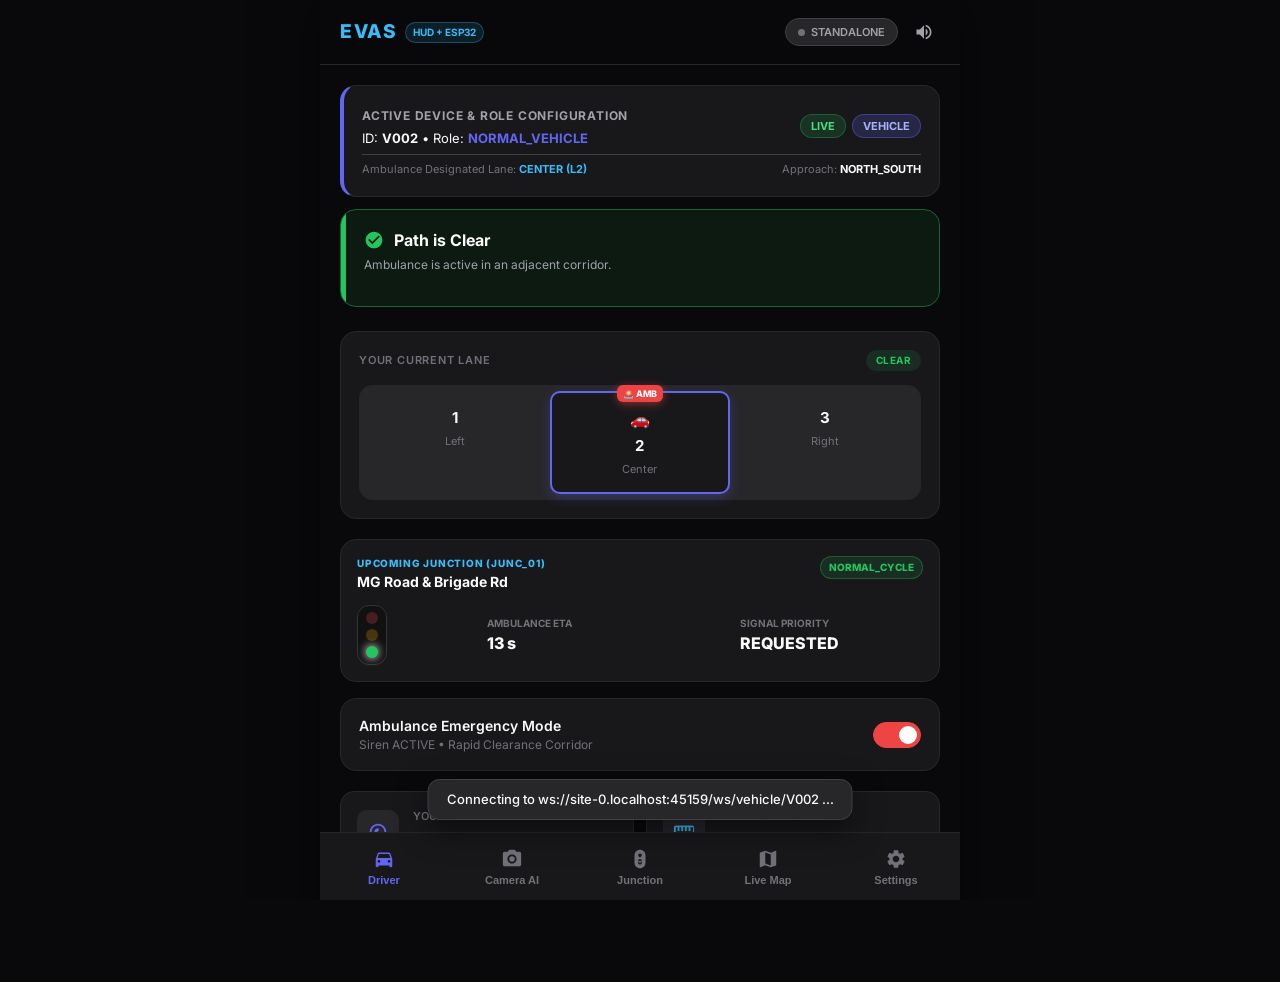
==== frontend/index.html @ 417a6bd5 "Complete Lane-Aware EVAS implementation: Photo-only camera AI, device roles, lane-aware matching, ET" ====
<!DOCTYPE html>
<html lang="en">
<head>
  <meta charset="UTF-8">
  <meta name="viewport" content="width=device-width, initial-scale=1.0, maximum-scale=1.0, user-scalable=no">
  <meta name="theme-color" content="#09090B">
  <meta name="description" content="Lane-Aware Intelligent Emergency Vehicle Alert & Adaptive Traffic Signal Clearance System">
  <title>Lane-Aware EVAS — Intelligent Emergency Vehicle Alert System</title>

  <!-- Google Fonts: Inter -->
  <link rel="preconnect" href="https://fonts.googleapis.com">
  <link rel="preconnect" href="https://fonts.gstatic.com" crossorigin>
  <link href="https://fonts.googleapis.com/css2?family=Inter:wght@400;500;600;700;800&display=swap" rel="stylesheet">

  <!-- Leaflet CSS for Dark Map -->
  <link rel="stylesheet" href="https://unpkg.com/leaflet@1.9.4/dist/leaflet.css" integrity="sha256-p4NxAoJBhIIN+hmNHrzRCf9tD/miZyoHS5obTRR9BMY=" crossorigin="">

  <!-- App Stylesheet -->
  <link rel="stylesheet" href="app.css">
</head>
<body>
  <div class="app-container">
    <!-- Top Header -->
    <header class="app-header">
      <div class="brand">
        <span class="brand-title">EVAS</span>
        <span class="brand-badge">HUD + ESP32</span>
      </div>

      <div class="header-actions">
        <div class="pill-v2v" id="v2vPill" title="V2V Telemetry Status">
          <div class="status-dot pulsing" id="statusDot"></div>
          <span id="v2vStatusText">V2V</span>
        </div>

        <button class="icon-btn" id="soundToggleBtn" title="Toggle Siren Audio" aria-label="Toggle Siren Audio">
          <svg id="soundIcon" width="20" height="20" viewBox="0 0 24 24" fill="currentColor">
            <path d="M3 9v6h4l5 5V4L7 9H3zm13.5 3c0-1.77-1.02-3.29-2.5-4.03v8.05c1.48-.73 2.5-2.25 2.5-4.02zM14 3.23v2.06c2.89.86 5 3.54 5 6.71s-2.11 5.85-5 6.71v2.06c4.01-.91 7-4.49 7-8.77s-2.99-7.86-7-8.77z"/>
          </svg>
        </button>
      </div>
    </header>

    <!-- Main Screens Container -->
    <main class="main-content">
      <!-- 1. DRIVER HUD SCREEN -->
      <section id="screenDriver" class="screen-view active">
        <!-- Device Registration & Role Status Card -->
        <div class="card device-role-card" style="margin-bottom: 12px; border-left: 4px solid var(--accent);">
          <div class="card-header-row" style="margin-bottom: 6px;">
            <div>
              <span class="card-section-title">ACTIVE DEVICE & ROLE CONFIGURATION</span>
              <div style="font-size: 13px; margin-top: 2px;">
                ID: <strong id="hudDeviceId" style="color: var(--text-primary);">V001</strong> • Role: <strong id="hudDeviceRole" style="color: var(--accent);">NORMAL_VEHICLE</strong>
              </div>
            </div>
            <div style="display: flex; gap: 6px; align-items: center;">
              <span class="badge-pill" id="hudModeBadge" style="background: rgba(34, 197, 94, 0.15); color: #4ade80; border: 1px solid rgba(34, 197, 94, 0.3);">LIVE</span>
              <span class="badge-pill" id="hudRoleBadge">VEHICLE</span>
            </div>
          </div>
          <div class="device-role-details" style="display: flex; justify-content: space-between; font-size: 11px; color: var(--text-muted); border-top: 1px solid var(--border-subtle); padding-top: 6px;">
            <div>Ambulance Designated Lane: <strong id="hudAmbConfigLane" style="color: #38bdf8;">CENTER (L2)</strong></div>
            <div>Approach: <strong id="hudAmbConfigApproach" style="color: var(--text-primary);">NORTH_SOUTH</strong></div>
          </div>
        </div>

        <!-- Status Area (Safe / Emergency) -->
        <div id="alertBanner" class="alert-banner safe">
          <div class="alert-accent-bar"></div>
          <div class="alert-body">
            <div class="alert-header">
              <svg id="alertIcon" width="20" height="20" viewBox="0 0 24 24" fill="#22C55E">
                <path d="M12 2C6.48 2 2 6.48 2 12s4.48 10 10 10 10-4.48 10-10S17.52 2 12 2zm-2 15l-5-5 1.41-1.41L10 14.17l7.59-7.59L19 8l-9 9z"/>
              </svg>
              <span id="alertTitle" class="alert-title">Path is Clear</span>
            </div>
            <div id="alertSubtitle" class="alert-subtitle">No active emergency vehicles detected in your path.</div>

            <!-- Emergency Metrics (Visible when alerted) -->
            <div id="emergencyMetrics" class="emergency-metrics" style="display: none;">
              <div class="metric-col">
                <div class="metric-label">DISTANCE</div>
                <div class="metric-value" id="alertDistanceVal">—</div>
              </div>
              <div class="metric-col">
                <div class="metric-label">ETA</div>
                <div class="metric-value" id="alertEtaVal">—</div>
              </div>
              <div class="metric-col">
                <div class="metric-label">AMB. LANE</div>
                <div class="metric-value" id="alertAmbLaneVal">2</div>
              </div>
            </div>

            <!-- Clearance Actions -->
            <div id="clearActions" class="action-buttons" style="display: none;">
              <button id="btnShiftLeft" class="btn-clear-lane">
                <span>◀</span> CLEAR LEFT (L1)
              </button>
              <button id="btnShiftRight" class="btn-clear-lane">
                CLEAR RIGHT (L3) <span>▶</span>
              </button>
            </div>
          </div>
        </div>

        <!-- Lane Indicator Widget -->
        <div class="lane-widget-card">
          <div class="widget-header">
            <span class="widget-title">YOUR CURRENT LANE</span>
            <span id="laneStatusBadge" class="lane-status-badge safe">CLEAR</span>
          </div>

          <div class="road-lanes">
            <!-- Lane 1 (Left) -->
            <div class="lane-segment" id="lane1Btn" data-lane="1">
              <div id="beaconLane1" class="ambulance-lane-beacon" style="display: none;">🚨 AMB</div>
              <span class="lane-car-icon" id="carIconL1" style="display: none;">🚗</span>
              <span class="lane-num">1</span>
              <span class="lane-name">Left</span>
            </div>

            <!-- Lane 2 (Center) -->
            <div class="lane-segment active-vehicle" id="lane2Btn" data-lane="2">
              <div id="beaconLane2" class="ambulance-lane-beacon" style="display: none;">🚨 AMB</div>
              <span class="lane-car-icon" id="carIconL2">🚗</span>
              <span class="lane-num">2</span>
              <span class="lane-name">Center</span>
            </div>

            <!-- Lane 3 (Right) -->
            <div class="lane-segment" id="lane3Btn" data-lane="3">
              <div id="beaconLane3" class="ambulance-lane-beacon" style="display: none;">🚨 AMB</div>
              <span class="lane-car-icon" id="carIconL3" style="display: none;">🚗</span>
              <span class="lane-num">3</span>
              <span class="lane-name">Right</span>
            </div>
          </div>
        </div>

        <!-- Upcoming Junction Card on HUD -->
        <div class="junction-hud-card" id="hudJunctionCard">
          <div class="junction-hud-header">
            <div class="junc-title-box">
              <span class="junc-hud-tag">UPCOMING JUNCTION (JUNC_01)</span>
              <span class="junc-hud-name">MG Road & Brigade Rd</span>
            </div>
            <span id="hudJuncStatusBadge" class="junc-hud-badge">NORMAL CYCLE</span>
          </div>

          <div class="junc-hud-body">
            <div class="junc-mini-signal">
              <div class="mini-lamp red" id="hudLampRed"></div>
              <div class="mini-lamp yellow" id="hudLampYellow"></div>
              <div class="mini-lamp green on" id="hudLampGreen"></div>
            </div>
            <div class="junc-hud-details">
              <div class="junc-metric">
                <span class="lbl">AMBULANCE ETA</span>
                <span class="val" id="hudJuncEta">—</span>
              </div>
              <div class="junc-metric">
                <span class="lbl">SIGNAL PRIORITY</span>
                <span class="val" id="hudJuncPriority">IDLE</span>
              </div>
            </div>
          </div>
        </div>

        <!-- Ambulance Approach & Siren Control -->
        <div class="approach-card">
          <div class="approach-row">
            <div class="switch-label">
              <span class="title">Ambulance Emergency Mode</span>
              <span class="desc" id="ambStatusDesc">Siren ACTIVE • Rapid Clearance Corridor</span>
            </div>
            <label class="toggle-switch">
              <input type="checkbox" id="emergencyToggle" checked>
              <span class="slider-switch"></span>
            </label>
          </div>
        </div>

        <!-- Telemetry Cards -->
        <div class="telemetry-grid">
          <div class="telemetry-card">
            <div class="telemetry-icon-box">
              <svg width="22" height="22" viewBox="0 0 24 24" fill="currentColor">
                <path d="M12 4C7.03 4 3 8.03 3 13c0 2.22.81 4.25 2.16 5.82l1.42-1.42C5.54 16.14 5 14.64 5 13c0-3.87 3.13-7 7-7s7 3.13 7 7c0 1.64-.54 3.14-1.58 4.4l1.42 1.42C20.19 17.25 21 15.22 21 13c0-4.97-4.03-9-9-9zm0 5c-2.21 0-4 1.79-4 4 0 .89.29 1.71.78 2.38l4.44-4.44C12.87 9.38 12.45 9 12 9z"/>
              </svg>
            </div>
            <div class="telemetry-data">
              <div class="tel-label">YOUR SPEED</div>
              <div class="tel-val"><span id="speedVal">40</span> <span class="tel-unit">km/h</span></div>
            </div>
          </div>

          <div class="telemetry-card">
            <div class="telemetry-icon-box" id="distIconBox">
              <svg width="22" height="22" viewBox="0 0 24 24" fill="currentColor">
                <path d="M21 6H3c-1.1 0-2 .9-2 2v8c0 1.1.9 2 2 2h18c1.1 0 2-.9 2-2V8c0-1.1-.9-2-2-2zm0 10H3V8h2v4h2V8h2v4h2V8h2v4h2V8h2v4h2V8h3v8z"/>
              </svg>
            </div>
            <div class="telemetry-data">
              <div class="tel-label">AMB. DISTANCE</div>
              <div class="tel-val"><span id="ambDistVal">—</span> <span class="tel-unit" id="ambDistUnit"></span></div>
            </div>
          </div>
        </div>
      </section>

      <!-- 2. CAMERA & ML LANE ESTIMATION SCREEN -->
      <section id="screenCamera" class="screen-view">
        <div class="camera-panel-wrapper">
          <!-- Video / Live Snapshot Box -->
          <div class="camera-preview-container">
            <img id="cameraLiveFeed" class="camera-feed-img" src="/api/camera/preview" alt="Vehicle Camera Feed" />
            <div class="camera-overlay-badge" id="cameraSourceBadge">PHYSICAL USB (0)</div>
            <div class="camera-fps-pill" id="cameraFpsPill">STILL PHOTO (5s)</div>
          </div>

          <!-- Camera Access Power Control Bar -->
          <div class="card camera-access-control-card">
            <div class="card-header-row">
              <div>
                <span class="card-section-title">CAMERA ACCESS & HARDWARE POWER</span>
                <div style="font-size: 12px; color: var(--text-muted);">Strict still-image capture every 5s • No continuous video recording</div>
              </div>
              <span class="badge-pill" id="cameraAccessPill" style="background: rgba(239, 68, 68, 0.2); color: #f87171; border: 1px solid rgba(239, 68, 68, 0.4);">ACCESS: OFF</span>
            </div>

            <div class="camera-access-button-group" style="display: flex; gap: 10px; margin-top: 10px;">
              <button class="btn-power-on" id="btnCameraTurnOn">
                <span>▶</span> TURN ON CAMERA
              </button>
              <button class="btn-power-off active" id="btnCameraTurnOff">
                <span>⏹</span> TURN OFF CAMERA
              </button>
            </div>
            
            <button class="btn-primary" id="btnManualCapture" style="margin-top: 10px; width: 100%; display: flex; align-items: center; justify-content: center; gap: 8px;">
              <span>📸</span> CAPTURE PHOTO NOW (POST /api/camera/capture)
            </button>

            <div class="approach-row" style="margin-top: 10px; padding-top: 8px; border-top: 1px solid var(--border-subtle);">
              <div class="switch-label">
                <span class="title">Diagnostic Image Retention</span>
                <span class="desc">Save photos to disk for debug (Default: OFF / Discarded immediately)</span>
              </div>
              <label class="toggle-switch">
                <input type="checkbox" id="retentionToggle">
                <span class="slider-switch"></span>
              </label>
            </div>

            <div id="cameraAccessStatusText" style="margin-top: 9px; font-size: 12px; color: var(--text-muted); text-align: center;">
              Camera access is currently <strong>DISABLED</strong>. Camera hardware is completely stopped.
            </div>
          </div>

          <!-- Camera Source Control Bar -->
          <div class="camera-source-toolbar card">
            <div class="source-toggle-group">
              <button class="btn-source active" id="btnSourceUsb">Physical USB Camera (0)</button>
              <button class="btn-source" id="btnSourceSim">Prerecorded Test Photo Mode</button>
            </div>
          </div>

          <!-- Neural Model Telemetry Card -->
          <div class="card">
            <div class="card-header-row">
              <span class="card-section-title">NEURAL ML INFERENCE TELEMETRY</span>
              <span class="badge-pill active" id="camModelBadge">PyTorch CNN</span>
            </div>

            <div class="cam-metrics-grid">
              <div class="metric-tile">
                <div class="metric-caption">ESTIMATED LANE</div>
                <div class="metric-strong" id="camLaneVal">CENTER</div>
              </div>
              <div class="metric-tile">
                <div class="metric-caption">CONFIDENCE</div>
                <div class="metric-strong" id="camConfVal">92%</div>
              </div>
              <div class="metric-tile">
                <div class="metric-caption">LATERAL OFFSET</div>
                <div class="metric-strong" id="camOffsetVal">+0.08 m</div>
              </div>
              <div class="metric-tile">
                <div class="metric-caption">INFERENCE LATENCY</div>
                <div class="metric-strong" id="camLatencyVal">11.4 ms</div>
              </div>
            </div>

            <div class="camera-info-footer">
              <div class="info-row">
                <span>Capture Status:</span>
                <strong id="camCaptureStatus">IDLE</strong>
              </div>
              <div class="info-row">
                <span>Last Capture Timestamp:</span>
                <strong id="camLastCaptureTime">—</strong>
              </div>
              <div class="info-row">
                <span>Illumination Condition:</span>
                <strong id="camLightVal">NORMAL DAYLIGHT</strong>
              </div>
              <div class="info-row">
                <span>Evaluation Mode:</span>
                <strong id="camTrackingVal">STILL PHOTO (5s Window)</strong>
              </div>
            </div>
          </div>
        </div>
      </section>

      <!-- 3. JUNCTION & ESP32 TRAFFIC SIGNAL SCREEN -->
      <section id="screenJunction" class="screen-view">
        <div class="junction-panel-wrapper">
          <!-- Hardware Connection Status Card -->
          <div class="card">
            <div class="card-header-row">
              <div>
                <span class="card-section-title">JUNCTION CONTROLLER HARDWARE</span>
                <div style="font-size: 12px; color: var(--text-muted);">MG Road & Brigade Rd (JUNC_01)</div>
              </div>
              <span class="badge-pill active" id="esp32HwBadge">ESP32: CONNECTED (COM5)</span>
            </div>

            <div class="approach-row" style="margin-top: 10px;">
              <div class="switch-label">
                <span class="title">Active Sequence State</span>
                <span class="desc" id="juncStateDesc">Approach A Green • Approach B Red</span>
              </div>
              <span class="badge-state-pill" id="juncStatePill">NORMAL_CYCLE</span>
            </div>
          </div>

          <!-- Dual-Aspect Traffic Signal Head Visualizer -->
          <div class="traffic-signals-container">
            <!-- Approach A: Emergency Approach (North-South) -->
            <div class="signal-head-box">
              <div class="signal-approach-label">APPROACH A (EMERGENCY)</div>
              <div class="signal-housing">
                <div class="signal-lamp red" id="sigARed"></div>
                <div class="signal-lamp yellow" id="sigAYellow"></div>
                <div class="signal-lamp green on" id="sigAGreen"></div>
              </div>
              <div class="signal-status-label" id="labelAppA">GREEN ACTIVE</div>
            </div>

            <!-- Approach B: Cross Street (East-West) -->
            <div class="signal-head-box">
              <div class="signal-approach-label">APPROACH B (CROSS-STREET)</div>
              <div class="signal-housing">
                <div class="signal-lamp red on" id="sigBRed"></div>
                <div class="signal-lamp yellow" id="sigBYellow"></div>
                <div class="signal-lamp green" id="sigBGreen"></div>
              </div>
              <div class="signal-status-label" id="labelAppB">STOP / RED</div>
            </div>
          </div>

          <!-- Priority Request Status Card -->
          <div class="card">
            <div class="card-header-row">
              <span class="card-section-title">ETA-TRIGGERED SIGNAL PRIORITY</span>
              <span class="badge-pill" id="priorityStatusBadge">IDLE</span>
            </div>

            <div class="cam-metrics-grid" style="margin-top: 10px;">
              <div class="metric-tile">
                <div class="metric-caption">AMBULANCE DISTANCE</div>
                <div class="metric-strong" id="juncDistVal">— m</div>
              </div>
              <div class="metric-tile">
                <div class="metric-caption">AMBULANCE ETA</div>
                <div class="metric-strong" id="juncEtaVal">— s</div>
              </div>
            </div>

            <div style="margin-top: 14px; display: flex; gap: 10px;">
              <button class="btn-primary" id="btnTestPriorityTrigger" style="flex: 1;">Trigger Test Priority</button>
              <button class="btn-secondary" id="btnTestPriorityClear" style="flex: 1;">Clear Priority</button>
            </div>
          </div>

          <!-- State Transition Log -->
          <div class="card">
            <span class="card-section-title">SIGNAL STATE TRANSITION HISTORY</span>
            <div class="transition-log-list" id="transitionLogList">
              <div class="log-entry">Normal cycling active (Approach A Green 10s, Yellow 3s, All-Red 1.5s).</div>
            </div>
          </div>
        </div>
      </section>

      <!-- 4. LIVE MAP SCREEN -->
      <section id="screenMap" class="screen-view">
        <div class="map-screen-wrapper">
          <div id="map"></div>

          <div class="map-floating-controls">
            <button class="map-control-btn" id="btnCenterAmbulance" title="Recenter on Ambulance">
              <svg width="16" height="16" viewBox="0 0 24 24" fill="currentColor"><path d="M12 8c-2.21 0-4 1.79-4 4s1.79 4 4 4 4-1.79 4-4-1.79-4-4-4zm8.94 3A8.994 8.994 0 0 0 13 3.06V1h-2v2.06A8.994 8.994 0 0 0 3.06 11H1v2h2.06A8.994 8.994 0 0 0 11 20.94V23h2v-2.06A8.994 8.994 0 0 0 20.94 13H23v-2h-2.06zM12 19c-3.87 0-7-3.13-7-7s3.13-7 7-7 7 3.13 7 7-3.13 7-7 7z"/></svg>
              Center
            </button>
            <button class="map-control-btn" id="btnToggleSimPlay">
              <span id="playIcon">▶</span> <span id="playText">Play</span>
            </button>
            <button class="map-control-btn" id="btnResetScenario" title="Reset Demonstration Scenario">
              ↺ Reset
            </button>
          </div>

          <div class="map-legend">
            <div class="legend-item"><span class="legend-dot" style="background:#EF4444;"></span> Ambulance</div>
            <div class="legend-item"><span class="legend-dot" style="background:#6366F1;"></span> Vehicles</div>
            <div class="legend-item"><span class="legend-dot" style="background:#38BDF8;"></span> Route Corridor</div>
            <div class="legend-item"><span class="legend-dot" style="background:#22C55E;"></span> Junction (JUNC_01)</div>
          </div>
        </div>
      </section>

      <!-- 5. SETTINGS & INTEGRATION SCREEN -->
      <section id="screenSettings" class="screen-view">
        <div class="settings-section-title">BACKEND & WEBSOCKET CONNECTION</div>
        <div class="card">
          <div class="approach-row" style="margin-bottom: 16px;">
            <div class="switch-label">
              <span class="title">FastAPI Backend Mode</span>
              <span class="desc" id="backendModeDesc">Receiving real-time telemetry</span>
            </div>
            <label class="toggle-switch">
              <input type="checkbox" id="backendToggle">
              <span class="slider-switch"></span>
            </label>
          </div>

          <div class="form-group">
            <label class="form-label" for="wsUrlInput">WebSocket Host / Base URL</label>
            <input type="text" id="wsUrlInput" class="form-input" placeholder="ws://localhost:8000">
          </div>

          <div style="display: flex; gap: 10px; align-items: center;">
            <button id="btnConnectWs" class="btn-primary" style="flex: 1;">Connect</button>
            <button id="btnDisconnectWs" class="btn-secondary" style="flex: 1;" disabled>Disconnect</button>
          </div>

          <div style="margin-top: 14px; font-size: 12px; color: var(--text-muted); display: flex; justify-content: space-between;">
            <span>Status: <strong id="wsStatusBadge" style="color: var(--text-muted);">STANDALONE</strong></span>
            <span>Messages: <strong id="wsMsgCount">0</strong></span>
          </div>
        </div>

        <div class="settings-section-title">ACTIVE VEHICLE IDENTIFIER</div>
        <div class="card">
          <div class="form-group">
            <label class="form-label" for="vehicleSelect">Select Vehicle Profile</label>
            <select id="vehicleSelect" class="form-select">
              <option value="V002" selected>V002 — SUV (Center Lane 2, Targeted)</option>
              <option value="V001">V001 — Sedan (Left Lane 1)</option>
              <option value="V003">V003 — Hatchback (Right Lane 3)</option>
            </select>
          </div>
        <div class="settings-section-title">HONEST DEMONSTRATION MODE (DETERMINISTIC TEST FIXTURES)</div>
        <div class="card">
          <div style="font-size: 12px; color: var(--text-muted); margin-bottom: 12px;">
            Deterministic scenario runner for classroom evaluation without physical hardware or GPS. All data is explicitly tagged <strong>[TEST DATA / SIMULATED]</strong>.
          </div>
          <div class="form-group">
            <label class="form-label" for="demoScenarioSelect">Select Test Scenario</label>
            <select id="demoScenarioSelect" class="form-select">
              <option value="DIRECT_BLOCKING">Scenario 1: Direct Lane Blocking (Ambulance & V002 in Center Lane 2)</option>
              <option value="ADJACENT_CLEAR">Scenario 2: Adjacent Clear Lane (Ambulance Center L2, V001 Left L1)</option>
              <option value="UNKNOWN_LANE">Scenario 3: Unknown Lane / Low Confidence (Conf < 0.45)</option>
              <option value="ETA_SIGNAL_PREEMPTION">Scenario 4: ETA Signal Preemption (ETA < 15s triggers JUNC_01 clearance)</option>
              <option value="STALE_TELEMETRY">Scenario 5: Stale Telemetry Protection (GPS age > 20s blocks priority)</option>
            </select>
          </div>
          <div style="display: flex; gap: 10px;">
            <button id="btnRunScenario" class="btn-primary" style="flex: 1;">▶ Run Test Scenario</button>
            <button id="btnResetScenarioLive" class="btn-secondary" style="flex: 1;">↺ Reset to Live Mode</button>
          </div>
          <div id="demoScenarioDetails" style="margin-top: 12px; font-size: 11px; background: rgba(0,0,0,0.3); padding: 8px; border-radius: 6px; display: none;"></div>
        </div>

        <div class="settings-section-title">DEVICE REGISTRATION & ROLE AUTHORIZATION</div>
        <div class="card">
          <div class="form-group">
            <label class="form-label" for="regDeviceId">Device ID</label>
            <input type="text" id="regDeviceId" class="form-input" value="V002">
          </div>
          <div class="form-group">
            <label class="form-label" for="regDeviceRole">Device Role</label>
            <select id="regDeviceRole" class="form-select">
              <option value="NORMAL_VEHICLE">NORMAL_VEHICLE</option>
              <option value="AMBULANCE">AMBULANCE (Requires Admin PIN)</option>
            </select>
          </div>
          <div class="form-group" id="adminPinGroup" style="display: none;">
            <label class="form-label" for="regAdminPin">Admin PIN (Required for AMBULANCE role)</label>
            <input type="password" id="regAdminPin" class="form-input" placeholder="Enter PIN (e.g. 9911)">
          </div>
          <button id="btnRegisterDevice" class="btn-primary" style="width: 100%;">Register Device</button>
        </div>

        <div class="settings-section-title">AMBULANCE FIXED LANE & APPROACH CONFIGURATION</div>
        <div class="card">
          <div class="form-group">
            <label class="form-label" for="ambConfigLane">Designated Clearance Lane</label>
            <select id="ambConfigLane" class="form-select">
              <option value="LEFT">LEFT (Lane 1)</option>
              <option value="CENTER" selected>CENTER (Lane 2)</option>
              <option value="RIGHT">RIGHT (Lane 3)</option>
            </select>
          </div>
          <div class="form-group">
            <label class="form-label" for="ambConfigApproach">Designated Junction Approach</label>
            <select id="ambConfigApproach" class="form-select">
              <option value="NORTH_SOUTH" selected>NORTH_SOUTH (Approach A)</option>
              <option value="EAST_WEST">EAST_WEST (Approach B)</option>
            </select>
          </div>
          <button id="btnSaveAmbConfig" class="btn-secondary" style="width: 100%;">Save Ambulance Configuration</button>
        </div>

        <div class="settings-section-title">AUDIO & VIBRATION FEEDBACK</div>
        <div class="card">
          <div class="approach-row" style="margin-bottom: 12px;">
            <div class="switch-label">
              <span class="title">Synthesized Siren Audio</span>
              <span class="desc">Audible emergency vehicle warning</span>
            </div>
            <label class="toggle-switch">
              <input type="checkbox" id="soundToggle" checked>
              <span class="slider-switch"></span>
            </label>
          </div>

          <div class="approach-row">
            <div class="switch-label">
              <span class="title">Haptic Vibration</span>
              <span class="desc">Mobile tactile alerts</span>
            </div>
            <label class="toggle-switch">
              <input type="checkbox" id="vibrationToggle" checked>
              <span class="slider-switch"></span>
            </label>
          </div>
        </div>

        <div class="settings-section-title">REST DIAGNOSTICS & HARDWARE INTEGRATION</div>
        <div class="card">
          <button id="btnFetchStatus" class="btn-secondary" style="width: 100%; margin-bottom: 12px;">
            Poll Backend Status (GET /status)
          </button>

          <div class="form-group" style="margin-bottom: 0;">
            <label class="form-label">Upload Custom Image Frame (POST /api/camera/frame/{id})</label>
            <input type="file" id="cameraFileInput" accept="image/jpeg,image/png,image/webp" class="form-input" style="padding: 6px;">
          </div>

          <div id="diagOutput" class="diagnostic-output" style="display: none;"></div>
        </div>
      </section>
    </main>

    <!-- Bottom Navigation Bar (5 tabs) -->
    <nav class="bottom-nav">
      <button class="nav-item active" id="navDriverBtn">
        <span class="nav-badge" id="navAlertBadge"></span>
        <svg viewBox="0 0 24 24"><path d="M18.92 6.01C18.72 5.42 18.16 5 17.5 5h-11c-.66 0-1.21.42-1.42 1.01L3 12v8c0 .55.45 1 1 1h1c.55 0 1-.45 1-1v-1h12v1c0 .55.45 1 1 1h1c.55 0 1-.45 1-1v-8l-2.08-5.99zM6.5 16c-.83 0-1.5-.67-1.5-1.5S5.67 13 6.5 13s1.5.67 1.5 1.5S7.33 16 6.5 16zm11 0c-.83 0-1.5-.67-1.5-1.5s.67-1.5 1.5-1.5 1.5.67 1.5 1.5-.67 1.5-1.5 1.5zM5 11l1.5-4.5h11L19 11H5z"/></svg>
        <span>Driver</span>
      </button>

      <button class="nav-item" id="navCameraBtn">
        <svg viewBox="0 0 24 24"><path d="M12 15a3 3 0 100-6 3 3 0 000 6z"/><path d="M9 2L7.17 4H4c-1.1 0-2 .9-2 2v12c0 1.1.9 2 2 2h16c1.1 0 2-.9 2-2V6c0-1.1-.9-2-2-2h-3.17L15 2H9zm3 15c-2.76 0-5-2.24-5-5s2.24-5 5-5 5 2.24 5 5-2.24 5-5 5z"/></svg>
        <span>Camera AI</span>
      </button>

      <button class="nav-item" id="navJunctionBtn">
        <svg viewBox="0 0 24 24"><path d="M12 2C8.69 2 6 4.69 6 8v8c0 3.31 2.69 6 6 6s6-2.69 6-6V8c0-3.31-2.69-6-6-6zm0 4c1.1 0 2 .9 2 2s-.9 2-2 2-2-.9-2-2 .9-2 2-2zm0 6c1.1 0 2 .9 2 2s-.9 2-2 2-2-.9-2-2 .9-2 2-2zm0 6c-1.1 0-2-.9-2-2s.9-2 2-2 2 .9 2 2-.9 2-2 2z"/></svg>
        <span>Junction</span>
      </button>

      <button class="nav-item" id="navMapBtn">
        <svg viewBox="0 0 24 24"><path d="M20.5 3l-.16.03L15 5.1 9 3 3.36 4.9c-.21.07-.36.25-.36.48V20.5c0 .28.22.5.5.5l.16-.03L9 18.9l6 2.1 5.64-1.9c.21-.07.36-.25.36-.48V3.5c0-.28-.22-.5-.5-.5zM15 19l-6-2.11V5l6 2.11V19z"/></svg>
        <span>Live Map</span>
      </button>

      <button class="nav-item" id="navSettingsBtn">
        <svg viewBox="0 0 24 24"><path d="M19.14 12.94c.04-.3.06-.61.06-.94 0-.32-.02-.64-.07-.94l2.03-1.58c.18-.14.23-.41.12-.61l-1.92-3.32c-.12-.22-.37-.29-.59-.22l-2.39.96c-.5-.38-1.03-.7-1.62-.94l-.36-2.54c-.04-.24-.24-.41-.48-.41h-3.84c-.24 0-.43.17-.47.41l-.36 2.54c-.59.24-1.13.57-1.62.94l-2.39-.96c-.22-.08-.47 0-.59.22L2.74 8.87c-.12.21-.08.47.12.61l2.03 1.58c-.05.3-.09.63-.09.94s.02.64.07.94l-2.03 1.58c-.18.14-.23.41-.12.61l1.92 3.32c.12.22.37.29.59.22l2.39-.96c.5.38 1.03.7 1.62.94l.36 2.54c.05.24.24.41.48.41h3.84c.24 0 .44-.17.47-.41l.36-2.54c.59-.24 1.13-.56 1.62-.94l2.39.96c.22.08.47 0 .59-.22l1.92-3.32c.12-.22.07-.47-.12-.61l-2.01-1.58zM12 15.6c-1.98 0-3.6-1.62-3.6-3.6s1.62-3.6 3.6-3.6 3.6 1.62 3.6 3.6-1.62 3.6-3.6 3.6z"/></svg>
        <span>Settings</span>
      </button>
    </nav>

    <!-- Toast Notice -->
    <div id="toastNotice" class="toast-notice"></div>
  </div>

  <!-- Leaflet Map JS -->
  <script src="https://unpkg.com/leaflet@1.9.4/dist/leaflet.js" integrity="sha256-20nQCchB9co0qIjJZRGuk2/Z9VM+kNiyxNV1lvTlZBo=" crossorigin=""></script>
  <!-- Application Logic -->
  <script src="app.js"></script>
</body>
</html>
---- frontend/app.css ----
/* Lane-Aware EVAS — Design System & Theme Styles
   Matches Flutter evas_app tokens:
   Background: #09090B | Surface: #18181B | SurfaceElevated: #27272A
   Accent: #6366F1 | Emergency: #EF4444 | Safe: #22C55E | Text: #FAFAFA
*/

:root {
  --bg: #09090B;
  --surface: #18181B;
  --surface-elevated: #27272A;
  --border: #27272A;
  --border-subtle: #3F3F46;
  --accent: #6366F1;
  --accent-muted: #4F46E5;
  --accent-cyan: #38BDF8;
  --emergency: #EF4444;
  --emergency-bg: #1C1017;
  --emergency-border: #7F1D1D;
  --safe: #22C55E;
  --safe-bg: #0C1A12;
  --safe-border: #166534;
  --warning: #F59E0B;
  --text-primary: #FAFAFA;
  --text-secondary: #A1A1AA;
  --text-muted: #71717A;
  --font-family: 'Inter', -apple-system, BlinkMacSystemFont, "Segoe UI", Roboto, sans-serif;
}

* {
  box-sizing: border-box;
  margin: 0;
  padding: 0;
  -webkit-tap-highlight-color: transparent;
}

html, body {
  background-color: var(--bg);
  color: var(--text-primary);
  font-family: var(--font-family);
  font-size: 15px;
  line-height: 1.5;
  height: 100%;
  overflow-x: hidden;
}

/* App Shell Layout */
.app-container {
  display: flex;
  flex-direction: column;
  min-height: 100vh;
  max-width: 640px;
  margin: 0 auto;
  position: relative;
  background-color: var(--bg);
  box-shadow: 0 0 50px rgba(0,0,0,0.5);
}

/* Header */
.app-header {
  display: flex;
  justify-content: space-between;
  align-items: center;
  padding: 16px 20px;
  background-color: rgba(9, 9, 11, 0.85);
  backdrop-filter: blur(12px);
  position: sticky;
  top: 0;
  z-index: 100;
  border-bottom: 1px solid var(--border);
}

.brand {
  display: flex;
  align-items: center;
  gap: 8px;
}

.brand-title {
  font-size: 19px;
  font-weight: 800;
  color: var(--accent-cyan);
  letter-spacing: 1.5px;
}

.brand-badge {
  font-size: 10px;
  text-transform: uppercase;
  background: rgba(56, 189, 248, 0.12);
  color: var(--accent-cyan);
  padding: 2px 7px;
  border-radius: 99px;
  font-weight: 700;
  border: 1px solid rgba(56, 189, 248, 0.3);
}

.header-actions {
  display: flex;
  align-items: center;
  gap: 10px;
}

.pill-v2v {
  display: inline-flex;
  align-items: center;
  gap: 6px;
  background-color: var(--surface-elevated);
  padding: 5px 12px;
  border-radius: 20px;
  font-size: 11px;
  font-weight: 600;
  color: var(--text-secondary);
  border: 1px solid var(--border-subtle);
}

.status-dot {
  width: 7px;
  height: 7px;
  border-radius: 50%;
  background-color: var(--safe);
  box-shadow: 0 0 8px var(--safe);
}

.status-dot.pulsing {
  animation: pulse-dot 1.5s infinite;
}

@keyframes pulse-dot {
  0% { transform: scale(0.95); box-shadow: 0 0 0 0 rgba(34, 197, 94, 0.7); }
  70% { transform: scale(1.1); box-shadow: 0 0 0 8px rgba(34, 197, 94, 0); }
  100% { transform: scale(0.95); box-shadow: 0 0 0 0 rgba(34, 197, 94, 0); }
}

.icon-btn {
  background: none;
  border: none;
  color: var(--text-secondary);
  cursor: pointer;
  display: flex;
  align-items: center;
  justify-content: center;
  padding: 6px;
  border-radius: 8px;
  transition: all 0.2s ease;
}

.icon-btn:hover {
  color: var(--text-primary);
  background-color: var(--surface-elevated);
}

/* Main Content Area */
.main-content {
  flex: 1;
  padding: 20px;
  padding-bottom: 90px;
}

.screen-view {
  display: none;
  animation: fadeIn 0.2s ease;
}

.screen-view.active {
  display: block;
}

@keyframes fadeIn {
  from { opacity: 0; transform: translateY(4px); }
  to { opacity: 1; transform: translateY(0); }
}

/* Cards */
.card {
  background-color: var(--surface);
  border: 1px solid var(--border);
  border-radius: 16px;
  padding: 18px;
  margin-bottom: 20px;
}

/* Alert Banner Styles */
.alert-banner {
  border-radius: 16px;
  overflow: hidden;
  position: relative;
  display: flex;
  margin-bottom: 24px;
  transition: all 0.3s ease;
}

.alert-banner.safe {
  background-color: var(--safe-bg);
  border: 1px solid var(--safe-border);
}

.alert-banner.emergency {
  background-color: var(--emergency-bg);
  border: 1px solid var(--emergency-border);
  box-shadow: 0 8px 30px rgba(239, 68, 68, 0.2);
  animation: banner-glow 2s infinite alternate;
}

@keyframes banner-glow {
  from { box-shadow: 0 4px 15px rgba(239, 68, 68, 0.15); }
  to { box-shadow: 0 8px 35px rgba(239, 68, 68, 0.35); }
}

.alert-accent-bar {
  width: 5px;
  flex-shrink: 0;
}

.safe .alert-accent-bar {
  background-color: var(--safe);
}

.emergency .alert-accent-bar {
  background-color: var(--emergency);
}

.alert-body {
  padding: 18px;
  flex: 1;
}

.alert-header {
  display: flex;
  align-items: center;
  gap: 10px;
  margin-bottom: 4px;
}

.alert-title {
  font-size: 16px;
  font-weight: 700;
  color: var(--text-primary);
}

.alert-subtitle {
  font-size: 12px;
  color: var(--text-secondary);
  margin-bottom: 14px;
}

.emergency-metrics {
  display: grid;
  grid-template-columns: 1fr 1fr 1fr;
  background: rgba(0, 0, 0, 0.3);
  border-radius: 12px;
  padding: 12px;
  text-align: center;
  margin-bottom: 16px;
  border: 1px solid rgba(239, 68, 68, 0.2);
}

.metric-col {
  border-right: 1px solid var(--border-subtle);
}

.metric-col:last-child {
  border-right: none;
}

.metric-label {
  font-size: 9px;
  text-transform: uppercase;
  color: var(--text-muted);
  font-weight: 700;
  letter-spacing: 0.5px;
}

.metric-value {
  font-size: 16px;
  font-weight: 800;
  color: var(--text-primary);
  margin-top: 2px;
}

.action-buttons {
  display: flex;
  gap: 10px;
}

.btn-clear-lane {
  flex: 1;
  padding: 12px;
  background-color: var(--emergency);
  color: white;
  border: none;
  border-radius: 12px;
  font-weight: 700;
  font-size: 13px;
  cursor: pointer;
  display: flex;
  align-items: center;
  justify-content: center;
  gap: 6px;
  transition: transform 0.15s ease, background-color 0.15s ease;
}

.btn-clear-lane:hover {
  background-color: #DC2626;
  transform: translateY(-1px);
}

.btn-clear-lane:active {
  transform: translateY(1px);
}

.btn-clear-lane:disabled {
  opacity: 0.4;
  cursor: not-allowed;
  transform: none;
}

/* Lane Indicator Widget */
.lane-widget-card {
  background-color: var(--surface);
  border: 1px solid var(--border);
  border-radius: 16px;
  padding: 18px;
  margin-bottom: 20px;
}

.widget-header {
  display: flex;
  justify-content: space-between;
  align-items: center;
  margin-bottom: 14px;
}

.widget-title {
  font-size: 11px;
  font-weight: 600;
  color: var(--text-muted);
  letter-spacing: 0.8px;
}

.lane-status-badge {
  font-size: 10px;
  font-weight: 700;
  letter-spacing: 0.5px;
  padding: 3px 10px;
  border-radius: 20px;
  text-transform: uppercase;
}

.lane-status-badge.safe {
  background-color: rgba(34, 197, 94, 0.12);
  color: var(--safe);
}

.lane-status-badge.danger {
  background-color: rgba(239, 68, 68, 0.15);
  color: var(--emergency);
  animation: pulse-danger 1s infinite alternate;
}

@keyframes pulse-danger {
  from { opacity: 0.8; }
  to { opacity: 1; transform: scale(1.05); }
}

/* Road Lane Selector */
.road-lanes {
  display: flex;
  gap: 6px;
  background-color: var(--surface-elevated);
  padding: 6px;
  border-radius: 14px;
}

.lane-segment {
  flex: 1;
  background: transparent;
  border: 2px solid transparent;
  border-radius: 10px;
  padding: 14px 6px;
  cursor: pointer;
  text-align: center;
  transition: all 0.2s ease;
  position: relative;
  display: flex;
  flex-direction: column;
  align-items: center;
  gap: 4px;
}

.lane-segment:hover {
  background-color: rgba(255, 255, 255, 0.04);
}

.lane-segment.active-vehicle {
  background-color: var(--surface);
  border-color: var(--accent);
  box-shadow: 0 4px 12px rgba(99, 102, 241, 0.25);
}

.lane-segment.active-danger {
  background-color: var(--emergency) !important;
  border-color: #DC2626 !important;
  color: white !important;
  box-shadow: 0 4px 20px rgba(239, 68, 68, 0.4) !important;
}

.lane-segment.active-danger .lane-num,
.lane-segment.active-danger .lane-name,
.lane-segment.active-danger .lane-car-icon {
  color: white !important;
}

.lane-car-icon {
  font-size: 16px;
  color: var(--accent-cyan);
}

.lane-num {
  font-size: 15px;
  font-weight: 700;
  color: var(--text-primary);
}

.lane-name {
  font-size: 11px;
  color: var(--text-muted);
}

.ambulance-lane-beacon {
  position: absolute;
  top: -8px;
  background: var(--emergency);
  color: white;
  font-size: 9px;
  font-weight: 800;
  padding: 2px 6px;
  border-radius: 6px;
  display: flex;
  align-items: center;
  gap: 3px;
  box-shadow: 0 2px 8px rgba(239, 68, 68, 0.5);
  animation: beacon-blink 0.8s infinite;
}

@keyframes beacon-blink {
  0%, 100% { opacity: 1; transform: scale(1); }
  50% { opacity: 0.4; transform: scale(0.9); }
}

/* Approach Simulation Controller Card */
.approach-card {
  background-color: var(--surface);
  border: 1px solid var(--border);
  border-radius: 16px;
  padding: 16px 18px;
  margin-bottom: 20px;
}

.approach-row {
  display: flex;
  justify-content: space-between;
  align-items: center;
}

.switch-label {
  display: flex;
  flex-direction: column;
}

.switch-label .title {
  font-size: 14px;
  font-weight: 600;
  color: var(--text-primary);
}

.switch-label .desc {
  font-size: 12px;
  color: var(--text-muted);
}

.toggle-switch {
  position: relative;
  display: inline-block;
  width: 48px;
  height: 26px;
}

.toggle-switch input {
  opacity: 0;
  width: 0;
  height: 0;
}

.slider-switch {
  position: absolute;
  cursor: pointer;
  top: 0; left: 0; right: 0; bottom: 0;
  background-color: var(--surface-elevated);
  transition: 0.3s;
  border-radius: 26px;
  border: 1px solid var(--border-subtle);
}

.slider-switch:before {
  position: absolute;
  content: "";
  height: 18px;
  width: 18px;
  left: 3px;
  bottom: 3px;
  background-color: var(--text-secondary);
  transition: 0.3s;
  border-radius: 50%;
}

input:checked + .slider-switch {
  background-color: var(--emergency);
  border-color: var(--emergency);
}

input:checked + .slider-switch:before {
  transform: translateX(22px);
  background-color: white;
}

/* Telemetry Grid */
.telemetry-grid {
  display: grid;
  grid-template-columns: 1fr 1fr;
  gap: 12px;
  margin-bottom: 20px;
}

.telemetry-card {
  background-color: var(--surface);
  border: 1px solid var(--border);
  border-radius: 14px;
  padding: 16px;
  display: flex;
  align-items: center;
  gap: 14px;
}

.telemetry-icon-box {
  width: 42px;
  height: 42px;
  border-radius: 10px;
  background-color: var(--surface-elevated);
  display: flex;
  align-items: center;
  justify-content: center;
  color: var(--accent);
}

.telemetry-data .tel-label {
  font-size: 11px;
  color: var(--text-muted);
  font-weight: 600;
}

.telemetry-data .tel-val {
  font-size: 20px;
  font-weight: 800;
  color: var(--text-primary);
  display: flex;
  align-items: baseline;
  gap: 4px;
}

.telemetry-data .tel-unit {
  font-size: 12px;
  font-weight: 500;
  color: var(--text-secondary);
}

/* Map Screen */
.map-screen-wrapper {
  position: relative;
  border-radius: 16px;
  overflow: hidden;
  border: 1px solid var(--border);
  height: calc(100vh - 180px);
  min-height: 450px;
}

#map {
  width: 100%;
  height: 100%;
  background: #111;
}

.map-floating-controls {
  position: absolute;
  top: 14px;
  right: 14px;
  z-index: 1000;
  display: flex;
  flex-direction: column;
  gap: 8px;
}

.map-control-btn {
  background-color: rgba(24, 24, 27, 0.9);
  color: var(--text-primary);
  border: 1px solid var(--border-subtle);
  border-radius: 10px;
  padding: 8px 12px;
  font-size: 12px;
  font-weight: 600;
  cursor: pointer;
  display: flex;
  align-items: center;
  gap: 6px;
  box-shadow: 0 4px 12px rgba(0,0,0,0.4);
  backdrop-filter: blur(8px);
}

.map-control-btn:hover {
  background-color: var(--surface-elevated);
}

.map-legend {
  position: absolute;
  bottom: 14px;
  left: 14px;
  z-index: 1000;
  background-color: rgba(24, 24, 27, 0.9);
  padding: 10px 14px;
  border-radius: 10px;
  border: 1px solid var(--border-subtle);
  font-size: 11px;
  display: flex;
  gap: 12px;
  backdrop-filter: blur(8px);
}

.legend-item {
  display: flex;
  align-items: center;
  gap: 6px;
}

.legend-dot {
  width: 8px;
  height: 8px;
  border-radius: 50%;
}

/* Settings Screen */
.settings-section-title {
  font-size: 11px;
  font-weight: 700;
  color: var(--text-muted);
  letter-spacing: 1px;
  margin-bottom: 10px;
  text-transform: uppercase;
}

.form-group {
  margin-bottom: 14px;
}

.form-label {
  display: block;
  font-size: 12px;
  font-weight: 600;
  color: var(--text-secondary);
  margin-bottom: 6px;
}

.form-input, .form-select {
  width: 100%;
  padding: 11px 14px;
  background-color: var(--surface-elevated);
  border: 1px solid var(--border-subtle);
  border-radius: 10px;
  color: var(--text-primary);
  font-family: inherit;
  font-size: 14px;
  outline: none;
  transition: border-color 0.2s ease;
}

.form-input:focus, .form-select:focus {
  border-color: var(--accent);
}

.btn-primary {
  background-color: var(--accent);
  color: white;
  border: none;
  border-radius: 10px;
  padding: 11px 16px;
  font-size: 13px;
  font-weight: 600;
  cursor: pointer;
  display: inline-flex;
  align-items: center;
  justify-content: center;
  gap: 6px;
  transition: opacity 0.2s ease;
}

.btn-primary:hover {
  opacity: 0.9;
}

.btn-secondary {
  background-color: var(--surface-elevated);
  color: var(--text-primary);
  border: 1px solid var(--border-subtle);
  border-radius: 10px;
  padding: 10px 16px;
  font-size: 13px;
  font-weight: 600;
  cursor: pointer;
  display: inline-flex;
  align-items: center;
  justify-content: center;
  gap: 6px;
}

.btn-secondary:hover {
  background-color: #3f3f46;
}

.diagnostic-output {
  margin-top: 10px;
  padding: 10px;
  background: #000;
  border-radius: 8px;
  font-family: Consolas, monospace;
  font-size: 11px;
  color: #38bdf8;
  max-height: 120px;
  overflow-y: auto;
  white-space: pre-wrap;
  word-break: break-all;
}

/* Bottom Navigation Bar */
.bottom-nav {
  position: fixed;
  bottom: 0;
  left: 50%;
  transform: translateX(-50%);
  width: 100%;
  max-width: 640px;
  height: 68px;
  background-color: var(--surface);
  border-top: 1px solid var(--border);
  display: flex;
  align-items: center;
  justify-content: space-around;
  z-index: 100;
}

.nav-item {
  flex: 1;
  display: flex;
  flex-direction: column;
  align-items: center;
  justify-content: center;
  gap: 4px;
  background: none;
  border: none;
  color: var(--text-muted);
  cursor: pointer;
  font-size: 11px;
  font-weight: 600;
  height: 100%;
  position: relative;
  transition: color 0.2s ease;
}

.nav-item svg {
  width: 22px;
  height: 22px;
  fill: currentColor;
}

.nav-item.active {
  color: var(--accent);
}

.nav-badge {
  position: absolute;
  top: 10px;
  right: calc(50% - 16px);
  width: 8px;
  height: 8px;
  border-radius: 50%;
  background-color: var(--emergency);
  display: none;
}

.nav-badge.visible {
  display: block;
}

/* Toast */
.toast-notice {
  position: fixed;
  bottom: 80px;
  left: 50%;
  transform: translateX(-50%);
  background-color: var(--surface-elevated);
  color: var(--text-primary);
  border: 1px solid var(--border-subtle);
  border-radius: 12px;
  padding: 10px 18px;
  font-size: 13px;
  font-weight: 500;
  box-shadow: 0 10px 30px rgba(0,0,0,0.5);
  z-index: 2000;
  display: none;
  animation: toastFadeIn 0.2s ease;
}

@keyframes toastFadeIn {
  from { opacity: 0; transform: translate(-50%, 10px); }
  to { opacity: 1; transform: translate(-50%, 0); }
}

/* ==========================================================================
   Camera AI & Neural Lane Estimation Styles
   ========================================================================== */
.camera-panel-wrapper,
.junction-panel-wrapper {
  display: flex;
  flex-direction: column;
  gap: 16px;
}

.camera-preview-container {
  position: relative;
  width: 100%;
  aspect-ratio: 16 / 9;
  background-color: #000;
  border-radius: 14px;
  overflow: hidden;
  border: 1px solid var(--border-subtle);
  display: flex;
  align-items: center;
  justify-content: center;
}

.camera-feed-img {
  width: 100%;
  height: 100%;
  object-fit: cover;
}

.camera-overlay-badge {
  position: absolute;
  top: 12px;
  left: 12px;
  background: rgba(0, 0, 0, 0.75);
  backdrop-filter: blur(8px);
  color: var(--accent-cyan);
  font-size: 11px;
  font-weight: 700;
  padding: 4px 10px;
  border-radius: 6px;
  border: 1px solid rgba(56, 189, 248, 0.3);
}

.camera-fps-pill {
  position: absolute;
  top: 12px;
  right: 12px;
  background: rgba(0, 0, 0, 0.75);
  backdrop-filter: blur(8px);
  color: var(--safe);
  font-size: 11px;
  font-weight: 700;
  padding: 4px 10px;
  border-radius: 6px;
  border: 1px solid rgba(34, 197, 94, 0.3);
}

.camera-source-toolbar {
  padding: 8px !important;
}

.source-toggle-group {
  display: flex;
  gap: 8px;
}

.btn-source {
  flex: 1;
  background-color: var(--surface-elevated);
  border: 1px solid var(--border);
  color: var(--text-secondary);
  padding: 9px 12px;
  border-radius: 8px;
  font-size: 12px;
  font-weight: 600;
  cursor: pointer;
  transition: all 0.2s ease;
}

.btn-source.active {
  background-color: rgba(99, 102, 241, 0.15);
  color: var(--accent);
  border-color: var(--accent);
}

.btn-power-on {
  flex: 1;
  background-color: rgba(34, 197, 94, 0.1);
  border: 1px solid rgba(34, 197, 94, 0.3);
  color: #86efac;
  padding: 10px 14px;
  border-radius: 8px;
  font-size: 13px;
  font-weight: 700;
  cursor: pointer;
  display: flex;
  align-items: center;
  justify-content: center;
  gap: 8px;
  transition: all 0.2s ease;
}

.btn-power-on:hover, .btn-power-on.active {
  background-color: #22c55e;
  border-color: #16a34a;
  color: #ffffff;
  box-shadow: 0 0 14px rgba(34, 197, 94, 0.4);
}

.btn-power-off {
  flex: 1;
  background-color: rgba(239, 68, 68, 0.1);
  border: 1px solid rgba(239, 68, 68, 0.3);
  color: #fca5a5;
  padding: 10px 14px;
  border-radius: 8px;
  font-size: 13px;
  font-weight: 700;
  cursor: pointer;
  display: flex;
  align-items: center;
  justify-content: center;
  gap: 8px;
  transition: all 0.2s ease;
}

.btn-power-off:hover, .btn-power-off.active {
  background-color: #ef4444;
  border-color: #dc2626;
  color: #ffffff;
  box-shadow: 0 0 14px rgba(239, 68, 68, 0.4);
}

.card-header-row {
  display: flex;
  justify-content: space-between;
  align-items: center;
  margin-bottom: 12px;
}

.card-section-title {
  font-size: 12px;
  font-weight: 700;
  color: var(--text-secondary);
  letter-spacing: 0.8px;
}

.badge-pill {
  font-size: 11px;
  font-weight: 700;
  padding: 3px 10px;
  border-radius: 99px;
  background-color: var(--surface-elevated);
  color: var(--text-secondary);
  border: 1px solid var(--border-subtle);
}

.badge-pill.active {
  background-color: rgba(99, 102, 241, 0.15);
  color: var(--accent);
  border-color: rgba(99, 102, 241, 0.4);
}

.cam-metrics-grid {
  display: grid;
  grid-template-columns: 1fr 1fr;
  gap: 10px;
}

.metric-tile {
  background-color: var(--surface-elevated);
  border: 1px solid var(--border);
  border-radius: 10px;
  padding: 12px;
}

.metric-caption {
  font-size: 10px;
  font-weight: 700;
  color: var(--text-muted);
  letter-spacing: 0.5px;
  margin-bottom: 4px;
}

.metric-strong {
  font-size: 18px;
  font-weight: 800;
  color: var(--text-primary);
}

.camera-info-footer {
  margin-top: 14px;
  padding-top: 12px;
  border-top: 1px solid var(--border);
  display: flex;
  flex-direction: column;
  gap: 6px;
  font-size: 12px;
  color: var(--text-secondary);
}

.info-row {
  display: flex;
  justify-content: space-between;
}

/* ==========================================================================
   Upcoming Junction Card (on Driver HUD)
   ========================================================================== */
.junction-hud-card {
  background-color: var(--surface);
  border: 1px solid var(--border);
  border-radius: 16px;
  padding: 16px;
  margin-bottom: 16px;
}

.junction-hud-header {
  display: flex;
  justify-content: space-between;
  align-items: flex-start;
  margin-bottom: 12px;
}

.junc-hud-tag {
  display: block;
  font-size: 10px;
  font-weight: 800;
  color: var(--accent-cyan);
  letter-spacing: 0.8px;
}

.junc-hud-name {
  font-size: 14px;
  font-weight: 700;
  color: var(--text-primary);
}

.junc-hud-badge {
  font-size: 10px;
  font-weight: 800;
  padding: 3px 8px;
  border-radius: 99px;
  background-color: rgba(34, 197, 94, 0.12);
  color: var(--safe);
  border: 1px solid rgba(34, 197, 94, 0.3);
}

.junc-hud-body {
  display: flex;
  align-items: center;
  gap: 16px;
}

.junc-mini-signal {
  display: flex;
  flex-direction: column;
  gap: 5px;
  background-color: #111;
  padding: 6px 8px;
  border-radius: 12px;
  border: 1px solid #333;
}

.mini-lamp {
  width: 12px;
  height: 12px;
  border-radius: 50%;
  opacity: 0.25;
  transition: all 0.2s ease;
}

.mini-lamp.red { background-color: #EF4444; }
.mini-lamp.yellow { background-color: #F59E0B; }
.mini-lamp.green { background-color: #22C55E; }

.mini-lamp.on {
  opacity: 1.0;
  box-shadow: 0 0 10px currentColor;
}

.junc-hud-details {
  display: flex;
  flex: 1;
  justify-content: space-around;
}

.junc-metric {
  display: flex;
  flex-direction: column;
}

.junc-metric .lbl {
  font-size: 10px;
  font-weight: 700;
  color: var(--text-muted);
}

.junc-metric .val {
  font-size: 16px;
  font-weight: 800;
  color: var(--text-primary);
}

/* ==========================================================================
   Junction Traffic Signals Head Visualizer
   ========================================================================== */
.traffic-signals-container {
  display: grid;
  grid-template-columns: 1fr 1fr;
  gap: 14px;
}

.signal-head-box {
  background-color: var(--surface);
  border: 1px solid var(--border);
  border-radius: 16px;
  padding: 16px;
  display: flex;
  flex-direction: column;
  align-items: center;
}

.signal-approach-label {
  font-size: 10px;
  font-weight: 800;
  letter-spacing: 0.8px;
  color: var(--text-secondary);
  margin-bottom: 12px;
  text-align: center;
}

.signal-housing {
  background-color: #0c0c0e;
  border: 2px solid #27272a;
  border-radius: 24px;
  padding: 14px 12px;
  display: flex;
  flex-direction: column;
  gap: 12px;
  box-shadow: inset 0 2px 10px rgba(0, 0, 0, 0.8), 0 4px 15px rgba(0, 0, 0, 0.4);
}

.signal-lamp {
  width: 38px;
  height: 38px;
  border-radius: 50%;
  opacity: 0.18;
  background-color: #333;
  transition: all 0.25s ease;
  border: 1px solid rgba(0, 0, 0, 0.4);
}

.signal-lamp.red { background-color: #EF4444; }
.signal-lamp.yellow { background-color: #F59E0B; }
.signal-lamp.green { background-color: #22C55E; }

.signal-lamp.on.red {
  opacity: 1.0;
  box-shadow: 0 0 22px #EF4444, inset 0 0 10px #ffffff;
}

.signal-lamp.on.yellow {
  opacity: 1.0;
  box-shadow: 0 0 22px #F59E0B, inset 0 0 10px #ffffff;
}

.signal-lamp.on.green {
  opacity: 1.0;
  box-shadow: 0 0 22px #22C55E, inset 0 0 10px #ffffff;
}

.signal-status-label {
  margin-top: 14px;
  font-size: 12px;
  font-weight: 800;
  color: var(--text-primary);
  text-align: center;
}

.badge-state-pill {
  font-size: 11px;
  font-weight: 800;
  padding: 4px 10px;
  border-radius: 99px;
  background-color: rgba(99, 102, 241, 0.15);
  color: var(--accent);
  border: 1px solid var(--accent);
}

.transition-log-list {
  margin-top: 10px;
  display: flex;
  flex-direction: column;
  gap: 8px;
  max-height: 140px;
  overflow-y: auto;
}

.log-entry {
  font-size: 11px;
  color: var(--text-secondary);
  background-color: var(--surface-elevated);
  padding: 6px 10px;
  border-radius: 6px;
  border-left: 3px solid var(--accent-cyan);
}
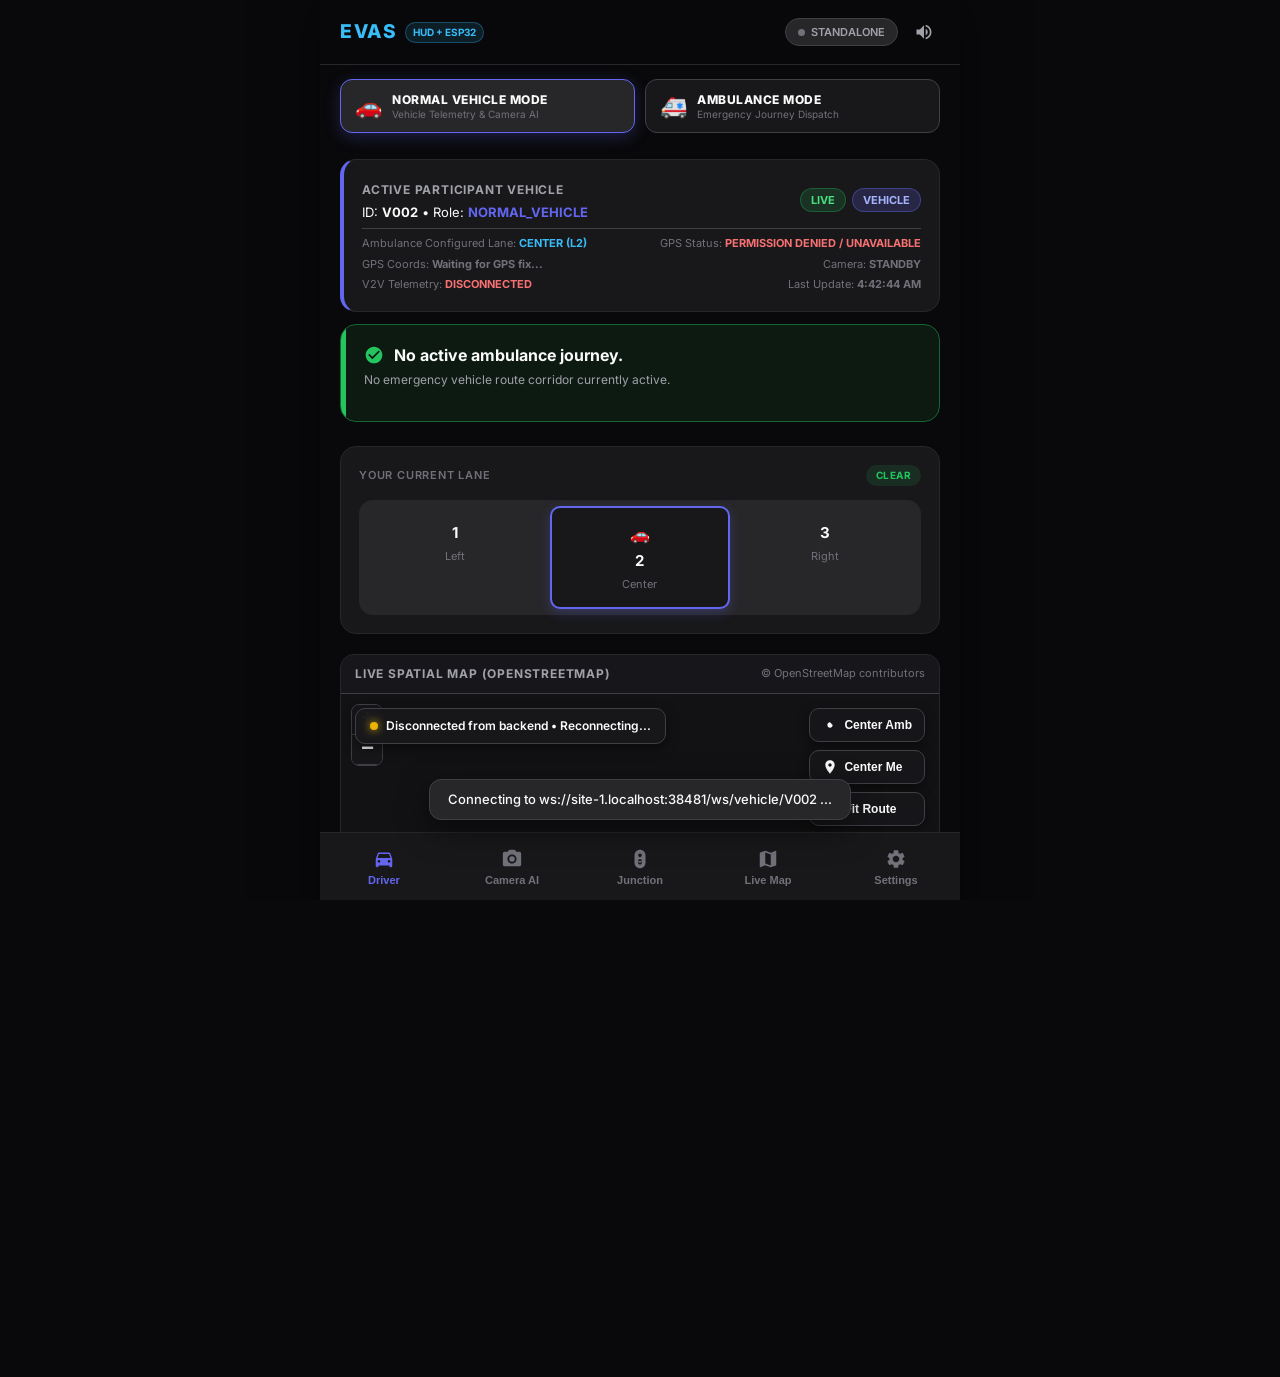
==== commit ca378515: "feat: OpenStreetMap Leaflet integration, ambulance mode switching, OSRM route dispatch, and OpenAPI " ====
--- a/frontend/index.html
+++ b/frontend/index.html
@@ -12,10 +12,8 @@
   <link rel="preconnect" href="https://fonts.gstatic.com" crossorigin>
   <link href="https://fonts.googleapis.com/css2?family=Inter:wght@400;500;600;700;800&display=swap" rel="stylesheet">
 
-  <!-- Leaflet CSS for Dark Map -->
-  <link rel="stylesheet" href="https://unpkg.com/leaflet@1.9.4/dist/leaflet.css" integrity="sha256-p4NxAoJBhIIN+hmNHrzRCf9tD/miZyoHS5obTRR9BMY=" crossorigin="">
-
-  <!-- App Stylesheet -->
+  <!-- Leaflet Interactive Map Engine & OpenStreetMap CSS -->
+  <link rel="stylesheet" href="vendor/leaflet.css">
   <link rel="stylesheet" href="app.css">
 </head>
 <body>
@@ -41,176 +39,409 @@
       </div>
     </header>
 
+    <!-- OPERATING MODE SELECTOR (PHASE 3) -->
+    <div class="mode-selector-banner" id="modeSelectorBanner">
+      <button type="button" id="btnModeVehicle" class="mode-selector-tab active" data-mode="NORMAL_VEHICLE">
+        <span class="mode-tab-icon">🚗</span>
+        <div class="mode-tab-info">
+          <span class="mode-tab-title">NORMAL VEHICLE MODE</span>
+          <span class="mode-tab-sub">Vehicle Telemetry & Camera AI</span>
+        </div>
+      </button>
+      <button type="button" id="btnModeAmbulance" class="mode-selector-tab" data-mode="AMBULANCE">
+        <span class="mode-tab-icon">🚑</span>
+        <div class="mode-tab-info">
+          <span class="mode-tab-title">AMBULANCE MODE</span>
+          <span class="mode-tab-sub">Emergency Journey Dispatch</span>
+        </div>
+      </button>
+    </div>
+
     <!-- Main Screens Container -->
     <main class="main-content">
       <!-- 1. DRIVER HUD SCREEN -->
       <section id="screenDriver" class="screen-view active">
-        <!-- Device Registration & Role Status Card -->
-        <div class="card device-role-card" style="margin-bottom: 12px; border-left: 4px solid var(--accent);">
-          <div class="card-header-row" style="margin-bottom: 6px;">
-            <div>
-              <span class="card-section-title">ACTIVE DEVICE & ROLE CONFIGURATION</span>
-              <div style="font-size: 13px; margin-top: 2px;">
-                ID: <strong id="hudDeviceId" style="color: var(--text-primary);">V001</strong> • Role: <strong id="hudDeviceRole" style="color: var(--accent);">NORMAL_VEHICLE</strong>
-              </div>
-            </div>
-            <div style="display: flex; gap: 6px; align-items: center;">
-              <span class="badge-pill" id="hudModeBadge" style="background: rgba(34, 197, 94, 0.15); color: #4ade80; border: 1px solid rgba(34, 197, 94, 0.3);">LIVE</span>
-              <span class="badge-pill" id="hudRoleBadge">VEHICLE</span>
-            </div>
-          </div>
-          <div class="device-role-details" style="display: flex; justify-content: space-between; font-size: 11px; color: var(--text-muted); border-top: 1px solid var(--border-subtle); padding-top: 6px;">
-            <div>Ambulance Designated Lane: <strong id="hudAmbConfigLane" style="color: #38bdf8;">CENTER (L2)</strong></div>
-            <div>Approach: <strong id="hudAmbConfigApproach" style="color: var(--text-primary);">NORTH_SOUTH</strong></div>
-          </div>
-        </div>
-
-        <!-- Status Area (Safe / Emergency) -->
-        <div id="alertBanner" class="alert-banner safe">
-          <div class="alert-accent-bar"></div>
-          <div class="alert-body">
-            <div class="alert-header">
-              <svg id="alertIcon" width="20" height="20" viewBox="0 0 24 24" fill="#22C55E">
-                <path d="M12 2C6.48 2 2 6.48 2 12s4.48 10 10 10 10-4.48 10-10S17.52 2 12 2zm-2 15l-5-5 1.41-1.41L10 14.17l7.59-7.59L19 8l-9 9z"/>
-              </svg>
-              <span id="alertTitle" class="alert-title">Path is Clear</span>
-            </div>
-            <div id="alertSubtitle" class="alert-subtitle">No active emergency vehicles detected in your path.</div>
-
-            <!-- Emergency Metrics (Visible when alerted) -->
-            <div id="emergencyMetrics" class="emergency-metrics" style="display: none;">
-              <div class="metric-col">
-                <div class="metric-label">DISTANCE</div>
-                <div class="metric-value" id="alertDistanceVal">—</div>
-              </div>
-              <div class="metric-col">
-                <div class="metric-label">ETA</div>
-                <div class="metric-value" id="alertEtaVal">—</div>
-              </div>
-              <div class="metric-col">
-                <div class="metric-label">AMB. LANE</div>
-                <div class="metric-value" id="alertAmbLaneVal">2</div>
-              </div>
-            </div>
-
-            <!-- Clearance Actions -->
-            <div id="clearActions" class="action-buttons" style="display: none;">
-              <button id="btnShiftLeft" class="btn-clear-lane">
-                <span>◀</span> CLEAR LEFT (L1)
+        <!-- NORMAL VEHICLE OPERATIONAL PANEL (PHASE 3B) -->
+        <div id="normalVehiclePanel">
+
+          <!-- Device Registration & Role Status Card -->
+          <div class="card device-role-card" style="margin-bottom: 12px; border-left: 4px solid var(--accent);">
+            <div class="card-header-row" style="margin-bottom: 6px;">
+              <div>
+                <span class="card-section-title">ACTIVE PARTICIPANT VEHICLE</span>
+                <div style="font-size: 13px; margin-top: 2px;">
+                  ID: <strong id="hudDeviceId" style="color: var(--text-primary);">V001</strong> • Role: <strong id="hudDeviceRole" style="color: var(--accent);">NORMAL_VEHICLE</strong>
+                </div>
+              </div>
+              <div style="display: flex; gap: 6px; align-items: center;">
+                <span class="badge-pill" id="hudModeBadge" style="background: rgba(34, 197, 94, 0.15); color: #4ade80; border: 1px solid rgba(34, 197, 94, 0.3);">LIVE</span>
+                <span class="badge-pill" id="hudRoleBadge">VEHICLE</span>
+              </div>
+            </div>
+            <div class="device-role-details" style="font-size: 11px; color: var(--text-muted); border-top: 1px solid var(--border-subtle); padding-top: 6px; display: flex; flex-direction: column; gap: 4px;">
+              <div style="display: flex; justify-content: space-between;">
+                <div>Ambulance Configured Lane: <strong id="hudAmbConfigLane" style="color: #38bdf8;">CENTER (L2)</strong><span id="hudAmbConfigApproach" style="display: none;">NORTH_SOUTH</span></div>
+                <div>GPS Status: <strong id="hudGpsStatus" style="color: var(--text-muted);">WAITING FOR DATA</strong></div>
+              </div>
+              <div style="display: flex; justify-content: space-between;">
+                <div>GPS Coords: <strong id="hudGpsCoords" style="color: var(--text-primary);">Waiting for GPS fix...</strong></div>
+                <div>Camera: <strong id="hudCamStatus" style="color: var(--text-muted);">STANDBY</strong></div>
+              </div>
+              <div style="display: flex; justify-content: space-between;">
+                <div>V2V Telemetry: <strong id="hudConnStatus" style="color: var(--text-muted);">CONNECTING...</strong></div>
+                <div>Last Update: <strong id="hudLastUpdate" style="color: var(--text-muted);">—</strong></div>
+              </div>
+              <input type="checkbox" id="emergencyToggle" style="display: none;">
+            </div>
+          </div>
+
+          <!-- Status Area (Safe / Emergency / Proximity Alert) -->
+          <div id="alertBanner" class="alert-banner safe">
+            <div class="alert-accent-bar"></div>
+            <div class="alert-body">
+              <div class="alert-header">
+                <svg id="alertIcon" width="20" height="20" viewBox="0 0 24 24" fill="#22C55E">
+                  <path d="M12 2C6.48 2 2 6.48 2 12s4.48 10 10 10 10-4.48 10-10S17.52 2 12 2zm-2 15l-5-5 1.41-1.41L10 14.17l7.59-7.59L19 8l-9 9z"/>
+                </svg>
+                <span id="alertTitle" class="alert-title">Path is Clear</span>
+              </div>
+              <div id="alertSubtitle" class="alert-subtitle">No active emergency vehicles detected in your path.</div>
+
+              <!-- Emergency Metrics (Visible when alerted) -->
+              <div id="emergencyMetrics" class="emergency-metrics" style="display: none;">
+                <div class="metric-col">
+                  <div class="metric-label">DISTANCE</div>
+                  <div class="metric-value" id="alertDistanceVal">—</div>
+                </div>
+                <div class="metric-col">
+                  <div class="metric-label">ETA</div>
+                  <div class="metric-value" id="alertEtaVal">—</div>
+                </div>
+                <div class="metric-col">
+                  <div class="metric-label">AMB. LANE</div>
+                  <div class="metric-value" id="alertAmbLaneVal">2</div>
+                </div>
+              </div>
+
+              <!-- Clearance Actions -->
+              <div id="clearActions" class="action-buttons" style="display: none;">
+                <button id="btnShiftLeft" class="btn-clear-lane">
+                  <span>◀</span> CLEAR LEFT (L1)
+                </button>
+                <button id="btnShiftRight" class="btn-clear-lane">
+                  CLEAR RIGHT (L3) <span>▶</span>
+                </button>
+              </div>
+            </div>
+          </div>
+
+          <!-- Lane Indicator Widget -->
+          <div class="lane-widget-card">
+            <div class="widget-header">
+              <span class="widget-title">YOUR CURRENT LANE</span>
+              <span id="laneStatusBadge" class="lane-status-badge safe">CLEAR</span>
+            </div>
+
+            <div class="road-lanes">
+              <!-- Lane 1 (Left) -->
+              <div class="lane-segment" id="lane1Btn" data-lane="1">
+                <div id="beaconLane1" class="ambulance-lane-beacon" style="display: none;">🚨 AMB</div>
+                <span class="lane-car-icon" id="carIconL1" style="display: none;">🚗</span>
+                <span class="lane-num">1</span>
+                <span class="lane-name">Left</span>
+              </div>
+
+              <!-- Lane 2 (Center) -->
+              <div class="lane-segment active-vehicle" id="lane2Btn" data-lane="2">
+                <div id="beaconLane2" class="ambulance-lane-beacon" style="display: none;">🚨 AMB</div>
+                <span class="lane-car-icon" id="carIconL2">🚗</span>
+                <span class="lane-num">2</span>
+                <span class="lane-name">Center</span>
+              </div>
+
+              <!-- Lane 3 (Right) -->
+              <div class="lane-segment" id="lane3Btn" data-lane="3">
+                <div id="beaconLane3" class="ambulance-lane-beacon" style="display: none;">🚨 AMB</div>
+                <span class="lane-car-icon" id="carIconL3" style="display: none;">🚗</span>
+                <span class="lane-num">3</span>
+                <span class="lane-name">Right</span>
+              </div>
+            </div>
+          </div>
+
+          <!-- Interactive Live Map (Normal Vehicle View) -->
+          <div class="card map-slot-card" style="margin-bottom: 12px; padding: 0; overflow: hidden; border-radius: 14px; position: relative; border: 1px solid var(--border);">
+            <div style="padding: 10px 14px; background: rgba(24, 24, 27, 0.9); border-bottom: 1px solid var(--border-subtle); display: flex; justify-content: space-between; align-items: center;">
+              <span class="card-section-title" style="margin: 0;">LIVE SPATIAL MAP (OPENSTREETMAP)</span>
+              <span style="font-size: 11px; color: var(--text-muted);">&copy; OpenStreetMap contributors</span>
+            </div>
+            <div id="vehicleMapSlot" style="height: 320px; width: 100%; position: relative;">
+              <div id="mapSharedWrapper" style="width: 100%; height: 100%; position: relative;">
+                <div id="map" style="width: 100%; height: 100%;"></div>
+
+                <!-- Live Telemetry Status Overlay -->
+                <div id="mapTelemetryBanner" class="map-telemetry-banner">
+                  <span class="status-indicator-dot waiting" id="mapStatusDot"></span>
+                  <span id="mapStatusText">Waiting for live backend telemetry...</span>
+                </div>
+
+                <div class="map-floating-controls">
+                  <button class="map-control-btn" id="btnCenterAmbulance" title="Recenter on Ambulance">
+                    <svg width="16" height="16" viewBox="0 0 24 24" fill="currentColor"><path d="M12 8c-2.21 0-4 1.79-4 4s1.79 4 4 4 4-1.79 4-4-4zm8.94 3A8.994 8.994 0 0 0 13 3.06V1h-2v2.06A8.994 8.994 0 0 0 3.06 11H1v2h2.06A8.994 8.994 0 0 0 11 20.94V23h2v-2.06A8.994 8.994 0 0 0 20.94 13H23v-2h-2.06zM12 19c-3.87 0-7-3.13-7-7s3.13-7 7-7 7 3.13 7 7-3.13 7-7 7z"/></svg>
+                    Center Amb
+                  </button>
+                  <button class="map-control-btn" id="btnCenterMe" title="Recenter on My Vehicle">
+                    <svg width="16" height="16" viewBox="0 0 24 24" fill="currentColor"><path d="M12 2C8.13 2 5 5.13 5 9c0 5.25 7 13 7 13s7-7.75 7-13c0-3.87-3.13-7-7-7zm0 9.5c-1.38 0-2.5-1.12-2.5-2.5s1.12-2.5 2.5-2.5 2.5 1.12 2.5 2.5-1.12 2.5-2.5 2.5z"/></svg>
+                    Center Me
+                  </button>
+                  <button class="map-control-btn" id="btnFitRoute" title="Fit Map to Active Route">
+                    <svg width="16" height="16" viewBox="0 0 24 24" fill="currentColor"><path d="M20.5 3l-.16.03L15 5.1 9 3 3.36 4.9c-.21.07-.36.25-.36.48V20.5c0 .28.22.5.5.5l.16-.03L9 18.9l6 2.1 5.64-1.9c.21-.07.36-.25.36-.48V3.5c0-.28-.22-.5-.5-.5zM15 19l-6-2.11V5l6 2.11V19z"/></svg>
+                    Fit Route
+                  </button>
+                  <div id="demoSimControls" style="display: none; flex-direction: column; gap: 8px;">
+                    <button class="map-control-btn" id="btnToggleSimPlay">
+                      <span id="playIcon">▶</span> <span id="playText">Play</span>
+                    </button>
+                    <button class="map-control-btn" id="btnResetScenario" title="Reset Demonstration Scenario">
+                      ↺ Reset
+                    </button>
+                  </div>
+                </div>
+
+                <div class="map-legend">
+                  <div class="legend-item"><span class="legend-dot" style="background:#EF4444;"></span> Ambulance</div>
+                  <div class="legend-item"><span class="legend-dot" style="background:#6366F1;"></span> Vehicles</div>
+                  <div class="legend-item" id="legendCorridorItem" style="display: none;"><span class="legend-dot" style="background:#38BDF8;"></span> Road Route</div>
+                  <div class="legend-item" id="legendJuncItem"><span class="legend-dot" style="background:#22C55E;"></span> Junction (JUNC_01)</div>
+                </div>
+              </div>
+            </div>
+          </div>
+
+          <!-- Upcoming Junction Card on HUD -->
+          <div class="junction-hud-card" id="hudJunctionCard">
+            <div class="junction-hud-header">
+              <div class="junc-title-box">
+                <span class="junc-hud-tag">UPCOMING JUNCTION (JUNC_01)</span>
+                <span class="junc-hud-name">MG Road & Brigade Rd</span>
+              </div>
+              <span id="hudJuncStatusBadge" class="junc-hud-badge">NORMAL CYCLE</span>
+            </div>
+
+            <div class="junc-hud-body">
+              <div class="junc-mini-signal">
+                <div class="mini-lamp red" id="hudLampRed"></div>
+                <div class="mini-lamp yellow" id="hudLampYellow"></div>
+                <div class="mini-lamp green on" id="hudLampGreen"></div>
+              </div>
+              <div class="junc-hud-details">
+                <div class="junc-metric">
+                  <span class="lbl">AMBULANCE ETA</span>
+                  <span class="val" id="hudJuncEta">—</span>
+                </div>
+                <div class="junc-metric">
+                  <span class="lbl">SIGNAL PRIORITY</span>
+                  <span class="val" id="hudJuncPriority">IDLE</span>
+                </div>
+              </div>
+            </div>
+          </div>
+
+          <!-- Telemetry Cards -->
+          <div class="telemetry-grid">
+            <div class="telemetry-card">
+              <div class="telemetry-icon-box">
+                <svg width="22" height="22" viewBox="0 0 24 24" fill="currentColor">
+                  <path d="M12 4C7.03 4 3 8.03 3 13c0 2.22.81 4.25 2.16 5.82l1.42-1.42C5.54 16.14 5 14.64 5 13c0-3.87 3.13-7 7-7s7 3.13 7 7c0 1.64-.54 3.14-1.58 4.4l1.42 1.42C20.19 17.25 21 15.22 21 13c0-4.97-4.03-9-9-9zm0 5c-2.21 0-4 1.79-4 4 0 .89.29 1.71.78 2.38l4.44-4.44C12.87 9.38 12.45 9 12 9z"/>
+                </svg>
+              </div>
+              <div class="telemetry-data">
+                <div class="tel-label">YOUR SPEED</div>
+                <div class="tel-val"><span id="speedVal">—</span> <span class="tel-unit">km/h</span></div>
+              </div>
+            </div>
+
+            <div class="telemetry-card">
+              <div class="telemetry-icon-box" id="distIconBox">
+                <svg width="22" height="22" viewBox="0 0 24 24" fill="currentColor">
+                  <path d="M21 6H3c-1.1 0-2 .9-2 2v8c0 1.1.9 2 2 2h18c1.1 0 2-.9 2-2V8c0-1.1-.9-2-2-2zm0 10H3V8h2v4h2V8h2v4h2V8h2v4h2V8h3v8z"/>
+                </svg>
+              </div>
+              <div class="telemetry-data">
+                <div class="tel-label">AMB. DISTANCE</div>
+                <div class="tel-val"><span id="ambDistVal">—</span> <span class="tel-unit" id="ambDistUnit"></span></div>
+              </div>
+            </div>
+          </div>
+        </div>
+
+        <!-- AMBULANCE OPERATIONAL PANEL (PHASE 3A) -->
+        <div id="ambulancePanel" style="display: none;">
+          <!-- Ambulance Device & Active Journey Status Card -->
+          <div class="card" style="margin-bottom: 12px; border-left: 4px solid #EF4444;">
+            <div class="amb-panel-header">
+              <div>
+                <span class="card-section-title">EMERGENCY VEHICLE DISPATCH CONSOLE</span>
+                <div style="font-size: 13px; margin-top: 2px;">
+                  Device ID: <strong id="ambConsoleId" style="color: var(--text-primary);">AMB01</strong> • Role: <strong style="color: #EF4444;">AMBULANCE</strong>
+                </div>
+              </div>
+              <div id="ambJourneyStatusBadge" class="amb-status-badge">
+                <span class="status-indicator-dot waiting" id="ambStatusDot"></span>
+                <span id="ambStatusText">STANDBY</span>
+              </div>
+            </div>
+
+            <div style="font-size: 11px; color: var(--text-muted); border-top: 1px solid var(--border-subtle); padding-top: 6px; margin-top: 8px; display: flex; flex-direction: column; gap: 4px;">
+              <div style="display: flex; justify-content: space-between;">
+                <div>Backend Fleet: <strong id="ambConnStatus" style="color: var(--text-muted);">CONNECTING...</strong></div>
+                <div>Last Telemetry: <strong id="ambLastUpdate" style="color: var(--text-muted);">—</strong></div>
+              </div>
+              <div style="display: flex; justify-content: space-between;">
+                <div>Live Moving GPS: <strong id="ambGpsCoords" style="color: #38BDF8;">Waiting for GPS fix...</strong></div>
+                <div>Assigned Lane: <strong id="ambCurrentLaneLabel" style="color: #FCA5A5;">CENTER (L2)</strong></div>
+              </div>
+            </div>
+
+            <!-- Origin & Destination Form with Autocomplete Dropdown -->
+            <div class="form-group" style="margin-bottom: 10px; position: relative;">
+              <div style="display: flex; justify-content: space-between; align-items: center; margin-bottom: 4px;">
+                <label class="form-label" for="ambStartInput" style="margin-bottom: 0;">Start Location / Origin</label>
+                <button id="btnAmbUseGps" type="button" class="btn-secondary" style="padding: 3px 8px; font-size: 11px;">
+                  📍 Use Current GPS
+                </button>
+              </div>
+              <input type="text" id="ambStartInput" class="form-input" placeholder="Search start location, hospital, or enter lat,lng..." autocomplete="off">
+              <div id="ambStartSuggestions" class="location-suggestions-dropdown" style="display: none;"></div>
+              <div id="ambStartGpsNotice" style="font-size: 11px; color: var(--text-muted); margin-top: 4px;">
+                Position: <span id="ambCurrentGpsLabel">Waiting for valid GPS signal...</span>
+              </div>
+            </div>
+
+            <div class="form-group" style="margin-bottom: 12px; position: relative;">
+              <label class="form-label" for="ambDestInput">Destination Address / Hospital</label>
+              <input type="text" id="ambDestInput" class="form-input" placeholder="Search destination hospital, landmark, or enter lat,lng..." autocomplete="off">
+              <div id="ambDestSuggestions" class="location-suggestions-dropdown" style="display: none;"></div>
+            </div>
+
+            <!-- Assigned Clearance Lane Selector -->
+            <div class="form-group" style="margin-bottom: 12px;">
+              <label class="form-label">
+                Assigned Ambulance Clearance Lane
+                <span style="font-size: 10px; font-weight: normal; color: var(--text-muted);">(Operator configured clearance corridor)</span>
+              </label>
+              <div class="lane-pill-group">
+                <button type="button" class="btn-lane-option" data-lane="LEFT" id="btnLaneLeft">LEFT (Lane 1)</button>
+                <button type="button" class="btn-lane-option selected" data-lane="CENTER" id="btnLaneCenter">CENTER (Lane 2)</button>
+                <button type="button" class="btn-lane-option" data-lane="RIGHT" id="btnLaneRight">RIGHT (Lane 3)</button>
+              </div>
+            </div>
+
+            <!-- Calculate & Preview Route Action -->
+            <div style="margin-bottom: 8px;">
+              <button type="button" id="btnCalcRoute" class="btn-secondary" style="width: 100%;">
+                🔍 Calculate & Preview Route (OSRM Road Routing)
               </button>
-              <button id="btnShiftRight" class="btn-clear-lane">
-                CLEAR RIGHT (L3) <span>▶</span>
+              <div id="ambRouteStatusNotice" style="display: none; font-size: 12px; margin-top: 8px; padding: 8px 12px; border-radius: 8px;"></div>
+            </div>
+
+            <!-- Route Distance and Duration Preview -->
+            <div class="route-preview-grid">
+              <div class="route-stat-box">
+                <div class="stat-label">ROUTE DISTANCE</div>
+                <div class="stat-value" id="ambRouteDistVal">— km</div>
+              </div>
+              <div class="route-stat-box">
+                <div class="stat-label">ESTIMATED DURATION</div>
+                <div class="stat-value" id="ambRouteEtaVal">— min</div>
+              </div>
+            </div>
+
+            <!-- Journey Control Buttons -->
+            <div style="display: flex; gap: 10px; margin-top: 14px;">
+              <button type="button" id="btnStartJourney" class="btn-start-journey" style="flex: 1;">
+                <span>🚨</span> START JOURNEY
               </button>
-            </div>
-          </div>
-        </div>
-
-        <!-- Lane Indicator Widget -->
-        <div class="lane-widget-card">
-          <div class="widget-header">
-            <span class="widget-title">YOUR CURRENT LANE</span>
-            <span id="laneStatusBadge" class="lane-status-badge safe">CLEAR</span>
-          </div>
-
-          <div class="road-lanes">
-            <!-- Lane 1 (Left) -->
-            <div class="lane-segment" id="lane1Btn" data-lane="1">
-              <div id="beaconLane1" class="ambulance-lane-beacon" style="display: none;">🚨 AMB</div>
-              <span class="lane-car-icon" id="carIconL1" style="display: none;">🚗</span>
-              <span class="lane-num">1</span>
-              <span class="lane-name">Left</span>
-            </div>
-
-            <!-- Lane 2 (Center) -->
-            <div class="lane-segment active-vehicle" id="lane2Btn" data-lane="2">
-              <div id="beaconLane2" class="ambulance-lane-beacon" style="display: none;">🚨 AMB</div>
-              <span class="lane-car-icon" id="carIconL2">🚗</span>
-              <span class="lane-num">2</span>
-              <span class="lane-name">Center</span>
-            </div>
-
-            <!-- Lane 3 (Right) -->
-            <div class="lane-segment" id="lane3Btn" data-lane="3">
-              <div id="beaconLane3" class="ambulance-lane-beacon" style="display: none;">🚨 AMB</div>
-              <span class="lane-car-icon" id="carIconL3" style="display: none;">🚗</span>
-              <span class="lane-num">3</span>
-              <span class="lane-name">Right</span>
-            </div>
-          </div>
-        </div>
-
-        <!-- Upcoming Junction Card on HUD -->
-        <div class="junction-hud-card" id="hudJunctionCard">
-          <div class="junction-hud-header">
-            <div class="junc-title-box">
-              <span class="junc-hud-tag">UPCOMING JUNCTION (JUNC_01)</span>
-              <span class="junc-hud-name">MG Road & Brigade Rd</span>
-            </div>
-            <span id="hudJuncStatusBadge" class="junc-hud-badge">NORMAL CYCLE</span>
-          </div>
-
-          <div class="junc-hud-body">
-            <div class="junc-mini-signal">
-              <div class="mini-lamp red" id="hudLampRed"></div>
-              <div class="mini-lamp yellow" id="hudLampYellow"></div>
-              <div class="mini-lamp green on" id="hudLampGreen"></div>
-            </div>
-            <div class="junc-hud-details">
-              <div class="junc-metric">
-                <span class="lbl">AMBULANCE ETA</span>
-                <span class="val" id="hudJuncEta">—</span>
-              </div>
-              <div class="junc-metric">
-                <span class="lbl">SIGNAL PRIORITY</span>
-                <span class="val" id="hudJuncPriority">IDLE</span>
-              </div>
-            </div>
-          </div>
-        </div>
-
-        <!-- Ambulance Approach & Siren Control -->
-        <div class="approach-card">
-          <div class="approach-row">
-            <div class="switch-label">
-              <span class="title">Ambulance Emergency Mode</span>
-              <span class="desc" id="ambStatusDesc">Siren ACTIVE • Rapid Clearance Corridor</span>
-            </div>
-            <label class="toggle-switch">
-              <input type="checkbox" id="emergencyToggle" checked>
-              <span class="slider-switch"></span>
-            </label>
-          </div>
-        </div>
-
-        <!-- Telemetry Cards -->
-        <div class="telemetry-grid">
-          <div class="telemetry-card">
-            <div class="telemetry-icon-box">
-              <svg width="22" height="22" viewBox="0 0 24 24" fill="currentColor">
-                <path d="M12 4C7.03 4 3 8.03 3 13c0 2.22.81 4.25 2.16 5.82l1.42-1.42C5.54 16.14 5 14.64 5 13c0-3.87 3.13-7 7-7s7 3.13 7 7c0 1.64-.54 3.14-1.58 4.4l1.42 1.42C20.19 17.25 21 15.22 21 13c0-4.97-4.03-9-9-9zm0 5c-2.21 0-4 1.79-4 4 0 .89.29 1.71.78 2.38l4.44-4.44C12.87 9.38 12.45 9 12 9z"/>
-              </svg>
-            </div>
-            <div class="telemetry-data">
-              <div class="tel-label">YOUR SPEED</div>
-              <div class="tel-val"><span id="speedVal">40</span> <span class="tel-unit">km/h</span></div>
-            </div>
-          </div>
-
-          <div class="telemetry-card">
-            <div class="telemetry-icon-box" id="distIconBox">
-              <svg width="22" height="22" viewBox="0 0 24 24" fill="currentColor">
-                <path d="M21 6H3c-1.1 0-2 .9-2 2v8c0 1.1.9 2 2 2h18c1.1 0 2-.9 2-2V8c0-1.1-.9-2-2-2zm0 10H3V8h2v4h2V8h2v4h2V8h2v4h2V8h2v4h2V8h3v8z"/>
-              </svg>
-            </div>
-            <div class="telemetry-data">
-              <div class="tel-label">AMB. DISTANCE</div>
-              <div class="tel-val"><span id="ambDistVal">—</span> <span class="tel-unit" id="ambDistUnit"></span></div>
+              <button type="button" id="btnStopJourney" class="btn-stop-journey" style="flex: 1;" disabled>
+                <span>⏹</span> STOP JOURNEY
+              </button>
+            </div>
+          </div>
+
+          <!-- Interactive Live Map (Ambulance Route Preview & Live Moving Position) -->
+          <div class="card map-slot-card" style="margin-bottom: 12px; padding: 0; overflow: hidden; border-radius: 14px; position: relative; border: 1px solid var(--border);">
+            <div style="padding: 10px 14px; background: rgba(24, 24, 27, 0.9); border-bottom: 1px solid var(--border-subtle); display: flex; justify-content: space-between; align-items: center;">
+              <span class="card-section-title" style="margin: 0;">EMERGENCY ROUTE & LIVE MAP (OPENSTREETMAP)</span>
+              <span style="font-size: 11px; color: var(--text-muted);">&copy; OpenStreetMap contributors</span>
+            </div>
+            <div id="ambulanceMapSlot" style="height: 340px; width: 100%; position: relative;"></div>
+          </div>
+
+          <!-- Live Telemetry Card for Ambulance Operator -->
+          <div class="card" style="margin-bottom: 12px;">
+            <div class="card-section-title">LIVE EMERGENCY TELEMETRY (MOVING POSITION)</div>
+            <div style="font-size: 11px; color: var(--text-muted); margin-bottom: 10px;">
+              Ambulance's live moving location is derived strictly from real GPS telemetry, distinguishing live location from the manual origin address.
+            </div>
+            <div class="telemetry-grid">
+              <div class="telemetry-card">
+                <div class="telemetry-icon-box">
+                  <svg width="22" height="22" viewBox="0 0 24 24" fill="currentColor">
+                    <path d="M12 4C7.03 4 3 8.03 3 13c0 2.22.81 4.25 2.16 5.82l1.42-1.42C5.54 16.14 5 14.64 5 13c0-3.87 3.13-7 7-7s7 3.13 7 7c0 1.64-.54 3.14-1.58 4.4l1.42 1.42C20.19 17.25 21 15.22 21 13c0-4.97-4.03-9-9-9zm0 5c-2.21 0-4 1.79-4 4 0 .89.29 1.71.78 2.38l4.44-4.44C12.87 9.38 12.45 9 12 9z"/>
+                  </svg>
+                </div>
+                <div class="telemetry-data">
+                  <div class="tel-label">AMB. SPEED</div>
+                  <div class="tel-val"><span id="ambSpeedVal">—</span> <span class="tel-unit">km/h</span></div>
+                </div>
+              </div>
+              <div class="telemetry-card">
+                <div class="telemetry-icon-box">
+                  <svg width="22" height="22" viewBox="0 0 24 24" fill="currentColor">
+                    <path d="M12 2L4.5 20.29l.71.71L12 18l6.79 3 .71-.71z"/>
+                  </svg>
+                </div>
+                <div class="telemetry-data">
+                  <div class="tel-label">HEADING</div>
+                  <div class="tel-val"><span id="ambHeadingVal">—</span> <span class="tel-unit">deg</span></div>
+                </div>
+              </div>
+            </div>
+          </div>
+
+          <!-- Upcoming Junction Card on Ambulance HUD -->
+          <div class="junction-hud-card" id="ambJunctionCard" style="margin-bottom: 12px;">
+            <div class="junction-hud-header">
+              <div class="junc-title-box">
+                <span class="junc-hud-tag">UPCOMING JUNCTION (JUNC_01)</span>
+                <span class="junc-hud-name">MG Road & Brigade Rd</span>
+              </div>
+              <span id="ambJuncStatusBadge" class="junc-hud-badge">NORMAL CYCLE</span>
+            </div>
+
+            <div class="junc-hud-body">
+              <div class="junc-mini-signal">
+                <div class="mini-lamp red" id="ambLampRed"></div>
+                <div class="mini-lamp yellow" id="ambLampYellow"></div>
+                <div class="mini-lamp green on" id="ambLampGreen"></div>
+              </div>
+              <div class="junc-hud-details">
+                <div class="junc-metric">
+                  <span class="lbl">AMBULANCE ETA</span>
+                  <span class="val" id="ambJuncEta">—</span>
+                </div>
+                <div class="junc-metric">
+                  <span class="lbl">SIGNAL PRIORITY</span>
+                  <span class="val" id="ambJuncPriority">IDLE</span>
+                </div>
+              </div>
             </div>
           </div>
         </div>
       </section>
 
       <!-- 2. CAMERA & ML LANE ESTIMATION SCREEN -->
+
       <section id="screenCamera" class="screen-view">
         <div class="camera-panel-wrapper">
           <!-- Video / Live Snapshot Box -->
@@ -399,33 +630,34 @@
       <!-- 4. LIVE MAP SCREEN -->
       <section id="screenMap" class="screen-view">
         <div class="map-screen-wrapper">
-          <div id="map"></div>
-
-          <div class="map-floating-controls">
-            <button class="map-control-btn" id="btnCenterAmbulance" title="Recenter on Ambulance">
-              <svg width="16" height="16" viewBox="0 0 24 24" fill="currentColor"><path d="M12 8c-2.21 0-4 1.79-4 4s1.79 4 4 4 4-1.79 4-4-1.79-4-4-4zm8.94 3A8.994 8.994 0 0 0 13 3.06V1h-2v2.06A8.994 8.994 0 0 0 3.06 11H1v2h2.06A8.994 8.994 0 0 0 11 20.94V23h2v-2.06A8.994 8.994 0 0 0 20.94 13H23v-2h-2.06zM12 19c-3.87 0-7-3.13-7-7s3.13-7 7-7 7 3.13 7 7-3.13 7-7 7z"/></svg>
-              Center
-            </button>
-            <button class="map-control-btn" id="btnToggleSimPlay">
-              <span id="playIcon">▶</span> <span id="playText">Play</span>
-            </button>
-            <button class="map-control-btn" id="btnResetScenario" title="Reset Demonstration Scenario">
-              ↺ Reset
-            </button>
-          </div>
-
-          <div class="map-legend">
-            <div class="legend-item"><span class="legend-dot" style="background:#EF4444;"></span> Ambulance</div>
-            <div class="legend-item"><span class="legend-dot" style="background:#6366F1;"></span> Vehicles</div>
-            <div class="legend-item"><span class="legend-dot" style="background:#38BDF8;"></span> Route Corridor</div>
-            <div class="legend-item"><span class="legend-dot" style="background:#22C55E;"></span> Junction (JUNC_01)</div>
-          </div>
+          <div id="tabMapSlot" style="height: 100%; width: 100%; position: relative;"></div>
         </div>
       </section>
 
       <!-- 5. SETTINGS & INTEGRATION SCREEN -->
       <section id="screenSettings" class="screen-view">
+        <div class="settings-section-title">MAP & ROUTING CONFIGURATION (OPENSTREETMAP + OSRM)</div>
+        <div class="card">
+          <div style="font-size: 12px; color: var(--text-muted); margin-bottom: 12px;">
+            Interactive mapping is powered by <strong>Leaflet</strong>, <strong>OpenStreetMap</strong> raster tiles, and the <strong>OSRM</strong> road routing engine. No proprietary API key required.
+          </div>
+          <div class="form-group">
+            <label class="form-label" for="settingsTileUrlInput">OpenStreetMap Tile Server URL</label>
+            <input type="text" id="settingsTileUrlInput" class="form-input" value="https://tile.openstreetmap.org/{z}/{x}/{y}.png">
+          </div>
+          <div class="form-group">
+            <label class="form-label" for="settingsRoutingUrlInput">Routing Service Base URL (OSRM)</label>
+            <input type="text" id="settingsRoutingUrlInput" class="form-input" value="https://router.project-osrm.org">
+          </div>
+          <div style="font-size: 11px; color: var(--text-muted); margin-bottom: 10px;">
+            Attribution: <strong style="color: var(--text-primary);">&copy; OpenStreetMap contributors</strong>
+          </div>
+          <button id="btnSaveMapSettings" class="btn-primary" style="width: 100%;">Apply Map Settings</button>
+          <div id="settingsMapNotice" style="font-size: 11px; margin-top: 6px; color: #4ade80; display: none;">Map settings saved!</div>
+        </div>
+
         <div class="settings-section-title">BACKEND & WEBSOCKET CONNECTION</div>
+
         <div class="card">
           <div class="approach-row" style="margin-bottom: 16px;">
             <div class="switch-label">
@@ -600,9 +832,9 @@
     <div id="toastNotice" class="toast-notice"></div>
   </div>
 
-  <!-- Leaflet Map JS -->
-  <script src="https://unpkg.com/leaflet@1.9.4/dist/leaflet.js" integrity="sha256-20nQCchB9co0qIjJZRGuk2/Z9VM+kNiyxNV1lvTlZBo=" crossorigin=""></script>
-  <!-- Application Logic -->
+  <!-- Leaflet Map Engine & Application Logic -->
+  <script src="vendor/leaflet.js"></script>
   <script src="app.js"></script>
 </body>
 </html>
+
--- a/frontend/vendor/leaflet.css
+++ b/frontend/vendor/leaflet.css
@@ -0,0 +1,661 @@
+/* required styles */
+
+.leaflet-pane,
+.leaflet-tile,
+.leaflet-marker-icon,
+.leaflet-marker-shadow,
+.leaflet-tile-container,
+.leaflet-pane > svg,
+.leaflet-pane > canvas,
+.leaflet-zoom-box,
+.leaflet-image-layer,
+.leaflet-layer {
+	position: absolute;
+	left: 0;
+	top: 0;
+	}
+.leaflet-container {
+	overflow: hidden;
+	}
+.leaflet-tile,
+.leaflet-marker-icon,
+.leaflet-marker-shadow {
+	-webkit-user-select: none;
+	   -moz-user-select: none;
+	        user-select: none;
+	  -webkit-user-drag: none;
+	}
+/* Prevents IE11 from highlighting tiles in blue */
+.leaflet-tile::selection {
+	background: transparent;
+}
+/* Safari renders non-retina tile on retina better with this, but Chrome is worse */
+.leaflet-safari .leaflet-tile {
+	image-rendering: -webkit-optimize-contrast;
+	}
+/* hack that prevents hw layers "stretching" when loading new tiles */
+.leaflet-safari .leaflet-tile-container {
+	width: 1600px;
+	height: 1600px;
+	-webkit-transform-origin: 0 0;
+	}
+.leaflet-marker-icon,
+.leaflet-marker-shadow {
+	display: block;
+	}
+/* .leaflet-container svg: reset svg max-width decleration shipped in Joomla! (joomla.org) 3.x */
+/* .leaflet-container img: map is broken in FF if you have max-width: 100% on tiles */
+.leaflet-container .leaflet-overlay-pane svg {
+	max-width: none !important;
+	max-height: none !important;
+	}
+.leaflet-container .leaflet-marker-pane img,
+.leaflet-container .leaflet-shadow-pane img,
+.leaflet-container .leaflet-tile-pane img,
+.leaflet-container img.leaflet-image-layer,
+.leaflet-container .leaflet-tile {
+	max-width: none !important;
+	max-height: none !important;
+	width: auto;
+	padding: 0;
+	}
+
+.leaflet-container img.leaflet-tile {
+	/* See: https://bugs.chromium.org/p/chromium/issues/detail?id=600120 */
+	mix-blend-mode: plus-lighter;
+}
+
+.leaflet-container.leaflet-touch-zoom {
+	-ms-touch-action: pan-x pan-y;
+	touch-action: pan-x pan-y;
+	}
+.leaflet-container.leaflet-touch-drag {
+	-ms-touch-action: pinch-zoom;
+	/* Fallback for FF which doesn't support pinch-zoom */
+	touch-action: none;
+	touch-action: pinch-zoom;
+}
+.leaflet-container.leaflet-touch-drag.leaflet-touch-zoom {
+	-ms-touch-action: none;
+	touch-action: none;
+}
+.leaflet-container {
+	-webkit-tap-highlight-color: transparent;
+}
+.leaflet-container a {
+	-webkit-tap-highlight-color: rgba(51, 181, 229, 0.4);
+}
+.leaflet-tile {
+	filter: inherit;
+	visibility: hidden;
+	}
+.leaflet-tile-loaded {
+	visibility: inherit;
+	}
+.leaflet-zoom-box {
+	width: 0;
+	height: 0;
+	-moz-box-sizing: border-box;
+	     box-sizing: border-box;
+	z-index: 800;
+	}
+/* workaround for https://bugzilla.mozilla.org/show_bug.cgi?id=888319 */
+.leaflet-overlay-pane svg {
+	-moz-user-select: none;
+	}
+
+.leaflet-pane         { z-index: 400; }
+
+.leaflet-tile-pane    { z-index: 200; }
+.leaflet-overlay-pane { z-index: 400; }
+.leaflet-shadow-pane  { z-index: 500; }
+.leaflet-marker-pane  { z-index: 600; }
+.leaflet-tooltip-pane   { z-index: 650; }
+.leaflet-popup-pane   { z-index: 700; }
+
+.leaflet-map-pane canvas { z-index: 100; }
+.leaflet-map-pane svg    { z-index: 200; }
+
+.leaflet-vml-shape {
+	width: 1px;
+	height: 1px;
+	}
+.lvml {
+	behavior: url(#default#VML);
+	display: inline-block;
+	position: absolute;
+	}
+
+
+/* control positioning */
+
+.leaflet-control {
+	position: relative;
+	z-index: 800;
+	pointer-events: visiblePainted; /* IE 9-10 doesn't have auto */
+	pointer-events: auto;
+	}
+.leaflet-top,
+.leaflet-bottom {
+	position: absolute;
+	z-index: 1000;
+	pointer-events: none;
+	}
+.leaflet-top {
+	top: 0;
+	}
+.leaflet-right {
+	right: 0;
+	}
+.leaflet-bottom {
+	bottom: 0;
+	}
+.leaflet-left {
+	left: 0;
+	}
+.leaflet-control {
+	float: left;
+	clear: both;
+	}
+.leaflet-right .leaflet-control {
+	float: right;
+	}
+.leaflet-top .leaflet-control {
+	margin-top: 10px;
+	}
+.leaflet-bottom .leaflet-control {
+	margin-bottom: 10px;
+	}
+.leaflet-left .leaflet-control {
+	margin-left: 10px;
+	}
+.leaflet-right .leaflet-control {
+	margin-right: 10px;
+	}
+
+
+/* zoom and fade animations */
+
+.leaflet-fade-anim .leaflet-popup {
+	opacity: 0;
+	-webkit-transition: opacity 0.2s linear;
+	   -moz-transition: opacity 0.2s linear;
+	        transition: opacity 0.2s linear;
+	}
+.leaflet-fade-anim .leaflet-map-pane .leaflet-popup {
+	opacity: 1;
+	}
+.leaflet-zoom-animated {
+	-webkit-transform-origin: 0 0;
+	    -ms-transform-origin: 0 0;
+	        transform-origin: 0 0;
+	}
+svg.leaflet-zoom-animated {
+	will-change: transform;
+}
+
+.leaflet-zoom-anim .leaflet-zoom-animated {
+	-webkit-transition: -webkit-transform 0.25s cubic-bezier(0,0,0.25,1);
+	   -moz-transition:    -moz-transform 0.25s cubic-bezier(0,0,0.25,1);
+	        transition:         transform 0.25s cubic-bezier(0,0,0.25,1);
+	}
+.leaflet-zoom-anim .leaflet-tile,
+.leaflet-pan-anim .leaflet-tile {
+	-webkit-transition: none;
+	   -moz-transition: none;
+	        transition: none;
+	}
+
+.leaflet-zoom-anim .leaflet-zoom-hide {
+	visibility: hidden;
+	}
+
+
+/* cursors */
+
+.leaflet-interactive {
+	cursor: pointer;
+	}
+.leaflet-grab {
+	cursor: -webkit-grab;
+	cursor:    -moz-grab;
+	cursor:         grab;
+	}
+.leaflet-crosshair,
+.leaflet-crosshair .leaflet-interactive {
+	cursor: crosshair;
+	}
+.leaflet-popup-pane,
+.leaflet-control {
+	cursor: auto;
+	}
+.leaflet-dragging .leaflet-grab,
+.leaflet-dragging .leaflet-grab .leaflet-interactive,
+.leaflet-dragging .leaflet-marker-draggable {
+	cursor: move;
+	cursor: -webkit-grabbing;
+	cursor:    -moz-grabbing;
+	cursor:         grabbing;
+	}
+
+/* marker & overlays interactivity */
+.leaflet-marker-icon,
+.leaflet-marker-shadow,
+.leaflet-image-layer,
+.leaflet-pane > svg path,
+.leaflet-tile-container {
+	pointer-events: none;
+	}
+
+.leaflet-marker-icon.leaflet-interactive,
+.leaflet-image-layer.leaflet-interactive,
+.leaflet-pane > svg path.leaflet-interactive,
+svg.leaflet-image-layer.leaflet-interactive path {
+	pointer-events: visiblePainted; /* IE 9-10 doesn't have auto */
+	pointer-events: auto;
+	}
+
+/* visual tweaks */
+
+.leaflet-container {
+	background: #ddd;
+	outline-offset: 1px;
+	}
+.leaflet-container a {
+	color: #0078A8;
+	}
+.leaflet-zoom-box {
+	border: 2px dotted #38f;
+	background: rgba(255,255,255,0.5);
+	}
+
+
+/* general typography */
+.leaflet-container {
+	font-family: "Helvetica Neue", Arial, Helvetica, sans-serif;
+	font-size: 12px;
+	font-size: 0.75rem;
+	line-height: 1.5;
+	}
+
+
+/* general toolbar styles */
+
+.leaflet-bar {
+	box-shadow: 0 1px 5px rgba(0,0,0,0.65);
+	border-radius: 4px;
+	}
+.leaflet-bar a {
+	background-color: #fff;
+	border-bottom: 1px solid #ccc;
+	width: 26px;
+	height: 26px;
+	line-height: 26px;
+	display: block;
+	text-align: center;
+	text-decoration: none;
+	color: black;
+	}
+.leaflet-bar a,
+.leaflet-control-layers-toggle {
+	background-position: 50% 50%;
+	background-repeat: no-repeat;
+	display: block;
+	}
+.leaflet-bar a:hover,
+.leaflet-bar a:focus {
+	background-color: #f4f4f4;
+	}
+.leaflet-bar a:first-child {
+	border-top-left-radius: 4px;
+	border-top-right-radius: 4px;
+	}
+.leaflet-bar a:last-child {
+	border-bottom-left-radius: 4px;
+	border-bottom-right-radius: 4px;
+	border-bottom: none;
+	}
+.leaflet-bar a.leaflet-disabled {
+	cursor: default;
+	background-color: #f4f4f4;
+	color: #bbb;
+	}
+
+.leaflet-touch .leaflet-bar a {
+	width: 30px;
+	height: 30px;
+	line-height: 30px;
+	}
+.leaflet-touch .leaflet-bar a:first-child {
+	border-top-left-radius: 2px;
+	border-top-right-radius: 2px;
+	}
+.leaflet-touch .leaflet-bar a:last-child {
+	border-bottom-left-radius: 2px;
+	border-bottom-right-radius: 2px;
+	}
+
+/* zoom control */
+
+.leaflet-control-zoom-in,
+.leaflet-control-zoom-out {
+	font: bold 18px 'Lucida Console', Monaco, monospace;
+	text-indent: 1px;
+	}
+
+.leaflet-touch .leaflet-control-zoom-in, .leaflet-touch .leaflet-control-zoom-out  {
+	font-size: 22px;
+	}
+
+
+/* layers control */
+
+.leaflet-control-layers {
+	box-shadow: 0 1px 5px rgba(0,0,0,0.4);
+	background: #fff;
+	border-radius: 5px;
+	}
+.leaflet-control-layers-toggle {
+	background-image: url(images/layers.png);
+	width: 36px;
+	height: 36px;
+	}
+.leaflet-retina .leaflet-control-layers-toggle {
+	background-image: url(images/layers-2x.png);
+	background-size: 26px 26px;
+	}
+.leaflet-touch .leaflet-control-layers-toggle {
+	width: 44px;
+	height: 44px;
+	}
+.leaflet-control-layers .leaflet-control-layers-list,
+.leaflet-control-layers-expanded .leaflet-control-layers-toggle {
+	display: none;
+	}
+.leaflet-control-layers-expanded .leaflet-control-layers-list {
+	display: block;
+	position: relative;
+	}
+.leaflet-control-layers-expanded {
+	padding: 6px 10px 6px 6px;
+	color: #333;
+	background: #fff;
+	}
+.leaflet-control-layers-scrollbar {
+	overflow-y: scroll;
+	overflow-x: hidden;
+	padding-right: 5px;
+	}
+.leaflet-control-layers-selector {
+	margin-top: 2px;
+	position: relative;
+	top: 1px;
+	}
+.leaflet-control-layers label {
+	display: block;
+	font-size: 13px;
+	font-size: 1.08333em;
+	}
+.leaflet-control-layers-separator {
+	height: 0;
+	border-top: 1px solid #ddd;
+	margin: 5px -10px 5px -6px;
+	}
+
+/* Default icon URLs */
+.leaflet-default-icon-path { /* used only in path-guessing heuristic, see L.Icon.Default */
+	background-image: url(images/marker-icon.png);
+	}
+
+
+/* attribution and scale controls */
+
+.leaflet-container .leaflet-control-attribution {
+	background: #fff;
+	background: rgba(255, 255, 255, 0.8);
+	margin: 0;
+	}
+.leaflet-control-attribution,
+.leaflet-control-scale-line {
+	padding: 0 5px;
+	color: #333;
+	line-height: 1.4;
+	}
+.leaflet-control-attribution a {
+	text-decoration: none;
+	}
+.leaflet-control-attribution a:hover,
+.leaflet-control-attribution a:focus {
+	text-decoration: underline;
+	}
+.leaflet-attribution-flag {
+	display: inline !important;
+	vertical-align: baseline !important;
+	width: 1em;
+	height: 0.6669em;
+	}
+.leaflet-left .leaflet-control-scale {
+	margin-left: 5px;
+	}
+.leaflet-bottom .leaflet-control-scale {
+	margin-bottom: 5px;
+	}
+.leaflet-control-scale-line {
+	border: 2px solid #777;
+	border-top: none;
+	line-height: 1.1;
+	padding: 2px 5px 1px;
+	white-space: nowrap;
+	-moz-box-sizing: border-box;
+	     box-sizing: border-box;
+	background: rgba(255, 255, 255, 0.8);
+	text-shadow: 1px 1px #fff;
+	}
+.leaflet-control-scale-line:not(:first-child) {
+	border-top: 2px solid #777;
+	border-bottom: none;
+	margin-top: -2px;
+	}
+.leaflet-control-scale-line:not(:first-child):not(:last-child) {
+	border-bottom: 2px solid #777;
+	}
+
+.leaflet-touch .leaflet-control-attribution,
+.leaflet-touch .leaflet-control-layers,
+.leaflet-touch .leaflet-bar {
+	box-shadow: none;
+	}
+.leaflet-touch .leaflet-control-layers,
+.leaflet-touch .leaflet-bar {
+	border: 2px solid rgba(0,0,0,0.2);
+	background-clip: padding-box;
+	}
+
+
+/* popup */
+
+.leaflet-popup {
+	position: absolute;
+	text-align: center;
+	margin-bottom: 20px;
+	}
+.leaflet-popup-content-wrapper {
+	padding: 1px;
+	text-align: left;
+	border-radius: 12px;
+	}
+.leaflet-popup-content {
+	margin: 13px 24px 13px 20px;
+	line-height: 1.3;
+	font-size: 13px;
+	font-size: 1.08333em;
+	min-height: 1px;
+	}
+.leaflet-popup-content p {
+	margin: 17px 0;
+	margin: 1.3em 0;
+	}
+.leaflet-popup-tip-container {
+	width: 40px;
+	height: 20px;
+	position: absolute;
+	left: 50%;
+	margin-top: -1px;
+	margin-left: -20px;
+	overflow: hidden;
+	pointer-events: none;
+	}
+.leaflet-popup-tip {
+	width: 17px;
+	height: 17px;
+	padding: 1px;
+
+	margin: -10px auto 0;
+	pointer-events: auto;
+
+	-webkit-transform: rotate(45deg);
+	   -moz-transform: rotate(45deg);
+	    -ms-transform: rotate(45deg);
+	        transform: rotate(45deg);
+	}
+.leaflet-popup-content-wrapper,
+.leaflet-popup-tip {
+	background: white;
+	color: #333;
+	box-shadow: 0 3px 14px rgba(0,0,0,0.4);
+	}
+.leaflet-container a.leaflet-popup-close-button {
+	position: absolute;
+	top: 0;
+	right: 0;
+	border: none;
+	text-align: center;
+	width: 24px;
+	height: 24px;
+	font: 16px/24px Tahoma, Verdana, sans-serif;
+	color: #757575;
+	text-decoration: none;
+	background: transparent;
+	}
+.leaflet-container a.leaflet-popup-close-button:hover,
+.leaflet-container a.leaflet-popup-close-button:focus {
+	color: #585858;
+	}
+.leaflet-popup-scrolled {
+	overflow: auto;
+	}
+
+.leaflet-oldie .leaflet-popup-content-wrapper {
+	-ms-zoom: 1;
+	}
+.leaflet-oldie .leaflet-popup-tip {
+	width: 24px;
+	margin: 0 auto;
+
+	-ms-filter: "progid:DXImageTransform.Microsoft.Matrix(M11=0.70710678, M12=0.70710678, M21=-0.70710678, M22=0.70710678)";
+	filter: progid:DXImageTransform.Microsoft.Matrix(M11=0.70710678, M12=0.70710678, M21=-0.70710678, M22=0.70710678);
+	}
+
+.leaflet-oldie .leaflet-control-zoom,
+.leaflet-oldie .leaflet-control-layers,
+.leaflet-oldie .leaflet-popup-content-wrapper,
+.leaflet-oldie .leaflet-popup-tip {
+	border: 1px solid #999;
+	}
+
+
+/* div icon */
+
+.leaflet-div-icon {
+	background: #fff;
+	border: 1px solid #666;
+	}
+
+
+/* Tooltip */
+/* Base styles for the element that has a tooltip */
+.leaflet-tooltip {
+	position: absolute;
+	padding: 6px;
+	background-color: #fff;
+	border: 1px solid #fff;
+	border-radius: 3px;
+	color: #222;
+	white-space: nowrap;
+	-webkit-user-select: none;
+	-moz-user-select: none;
+	-ms-user-select: none;
+	user-select: none;
+	pointer-events: none;
+	box-shadow: 0 1px 3px rgba(0,0,0,0.4);
+	}
+.leaflet-tooltip.leaflet-interactive {
+	cursor: pointer;
+	pointer-events: auto;
+	}
+.leaflet-tooltip-top:before,
+.leaflet-tooltip-bottom:before,
+.leaflet-tooltip-left:before,
+.leaflet-tooltip-right:before {
+	position: absolute;
+	pointer-events: none;
+	border: 6px solid transparent;
+	background: transparent;
+	content: "";
+	}
+
+/* Directions */
+
+.leaflet-tooltip-bottom {
+	margin-top: 6px;
+}
+.leaflet-tooltip-top {
+	margin-top: -6px;
+}
+.leaflet-tooltip-bottom:before,
+.leaflet-tooltip-top:before {
+	left: 50%;
+	margin-left: -6px;
+	}
+.leaflet-tooltip-top:before {
+	bottom: 0;
+	margin-bottom: -12px;
+	border-top-color: #fff;
+	}
+.leaflet-tooltip-bottom:before {
+	top: 0;
+	margin-top: -12px;
+	margin-left: -6px;
+	border-bottom-color: #fff;
+	}
+.leaflet-tooltip-left {
+	margin-left: -6px;
+}
+.leaflet-tooltip-right {
+	margin-left: 6px;
+}
+.leaflet-tooltip-left:before,
+.leaflet-tooltip-right:before {
+	top: 50%;
+	margin-top: -6px;
+	}
+.leaflet-tooltip-left:before {
+	right: 0;
+	margin-right: -12px;
+	border-left-color: #fff;
+	}
+.leaflet-tooltip-right:before {
+	left: 0;
+	margin-left: -12px;
+	border-right-color: #fff;
+	}
+
+/* Printing */
+
+@media print {
+	/* Prevent printers from removing background-images of controls. */
+	.leaflet-control {
+		-webkit-print-color-adjust: exact;
+		print-color-adjust: exact;
+		}
+	}
--- a/frontend/app.css
+++ b/frontend/app.css
@@ -65,7 +65,7 @@
   backdrop-filter: blur(12px);
   position: sticky;
   top: 0;
-  z-index: 100;
+  z-index: 1100;
   border-bottom: 1px solid var(--border);
 }
 
@@ -586,6 +586,49 @@
   width: 100%;
   height: 100%;
   background: #111;
+}
+
+.map-telemetry-banner {
+  position: absolute;
+  top: 14px;
+  left: 14px;
+  z-index: 1000;
+  background-color: rgba(24, 24, 27, 0.92);
+  color: var(--text-primary);
+  border: 1px solid var(--border-subtle);
+  border-radius: 10px;
+  padding: 8px 14px;
+  font-size: 12px;
+  font-weight: 600;
+  display: flex;
+  align-items: center;
+  gap: 8px;
+  box-shadow: 0 4px 12px rgba(0, 0, 0, 0.5);
+  backdrop-filter: blur(8px);
+  max-width: calc(100% - 150px);
+  pointer-events: none;
+}
+
+.status-indicator-dot {
+  width: 8px;
+  height: 8px;
+  border-radius: 50%;
+  flex-shrink: 0;
+}
+
+.status-indicator-dot.live {
+  background-color: #22C55E;
+  box-shadow: 0 0 8px #22C55E;
+}
+
+.status-indicator-dot.waiting {
+  background-color: #EAB308;
+  box-shadow: 0 0 8px #EAB308;
+}
+
+.status-indicator-dot.disconnected {
+  background-color: #EF4444;
+  box-shadow: 0 0 8px #EF4444;
 }
 
 .map-floating-controls {
@@ -751,7 +794,7 @@
   display: flex;
   align-items: center;
   justify-content: space-around;
-  z-index: 100;
+  z-index: 1100;
 }
 
 .nav-item {
@@ -1229,3 +1272,305 @@
   border-left: 3px solid var(--accent-cyan);
 }
 
+/* ==========================================================================
+   OPERATING MODE SELECTOR (PHASE 3)
+   ========================================================================== */
+.mode-selector-banner {
+  display: flex;
+  gap: 10px;
+  padding: 14px 20px 0 20px;
+  margin-bottom: 6px;
+}
+
+.mode-selector-tab {
+  flex: 1;
+  display: flex;
+  align-items: center;
+  gap: 10px;
+  padding: 12px 14px;
+  background-color: var(--surface) !important;
+  border: 1px solid var(--border-subtle) !important;
+  border-radius: 12px;
+  color: var(--text-secondary) !important;
+  cursor: pointer;
+  transition: all 0.2s cubic-bezier(0.4, 0, 0.2, 1);
+  text-align: left;
+  outline: none;
+  font-family: var(--font-family);
+  -webkit-appearance: none;
+  appearance: none;
+}
+
+.mode-selector-tab:hover {
+  background-color: var(--surface-elevated) !important;
+  border-color: var(--border) !important;
+  color: var(--text-primary) !important;
+}
+
+.mode-selector-tab.active {
+  background-color: var(--surface-elevated) !important;
+  color: var(--text-primary) !important;
+  border-color: var(--accent) !important;
+  box-shadow: 0 4px 16px rgba(99, 102, 241, 0.25);
+}
+
+.mode-selector-tab[data-mode="AMBULANCE"].active {
+  border-color: #EF4444 !important;
+  background-color: rgba(239, 68, 68, 0.12) !important;
+  color: #FCA5A5 !important;
+  box-shadow: 0 4px 16px rgba(239, 68, 68, 0.25);
+}
+
+.mode-tab-icon {
+  font-size: 22px;
+  line-height: 1;
+}
+
+.mode-tab-info {
+  display: flex;
+  flex-direction: column;
+}
+
+.mode-tab-title {
+  font-size: 12px;
+  font-weight: 800;
+  letter-spacing: 0.5px;
+  color: var(--text-primary);
+}
+
+.mode-tab-sub {
+  font-size: 10px;
+  color: var(--text-muted);
+  margin-top: 1px;
+}
+
+/* Location Autocomplete Suggestions */
+.location-suggestions-dropdown {
+  position: absolute;
+  top: calc(100% + 4px);
+  left: 0;
+  right: 0;
+  background: var(--surface-elevated);
+  border: 1px solid var(--border-subtle);
+  border-radius: 8px;
+  max-height: 220px;
+  overflow-y: auto;
+  z-index: 1050;
+  box-shadow: 0 8px 24px rgba(0, 0, 0, 0.6);
+}
+
+.suggestion-item {
+  padding: 8px 12px;
+  font-size: 12px;
+  cursor: pointer;
+  border-bottom: 1px solid rgba(255, 255, 255, 0.05);
+  display: flex;
+  flex-direction: column;
+  gap: 2px;
+  transition: background 0.15s ease;
+}
+
+.suggestion-item:last-child {
+  border-bottom: none;
+}
+
+.suggestion-item:hover, .suggestion-item.highlighted {
+  background: rgba(99, 102, 241, 0.2);
+}
+
+.suggestion-title {
+  font-weight: 600;
+  color: var(--text-primary);
+}
+
+.suggestion-sub {
+  font-size: 10px;
+  color: var(--text-muted);
+}
+
+/* Leaflet Dark Theme & Marker Styles */
+.leaflet-container {
+  background-color: #121214 !important;
+  font-family: var(--font-family) !important;
+}
+
+.leaflet-control-attribution {
+  background: rgba(24, 24, 27, 0.88) !important;
+  color: var(--text-muted) !important;
+  font-size: 10px !important;
+  padding: 3px 8px !important;
+  border-radius: 4px;
+}
+
+.leaflet-control-attribution a {
+  color: var(--accent-cyan) !important;
+  text-decoration: none;
+}
+
+.leaflet-bar {
+  border: 1px solid var(--border-subtle) !important;
+  border-radius: 8px !important;
+  overflow: hidden;
+}
+
+.leaflet-bar a {
+  background-color: rgba(24, 24, 27, 0.9) !important;
+  color: var(--text-primary) !important;
+  border-bottom: 1px solid var(--border-subtle) !important;
+}
+
+.leaflet-bar a:hover {
+  background-color: var(--surface-elevated) !important;
+}
+
+.custom-leaflet-marker {
+  display: flex;
+  align-items: center;
+  justify-content: center;
+}
+
+/* ==========================================================================
+   AMBULANCE OPERATION PANEL (PHASE 3A)
+   ========================================================================== */
+.amb-panel-header {
+  display: flex;
+  justify-content: space-between;
+  align-items: center;
+  margin-bottom: 12px;
+  padding-bottom: 8px;
+  border-bottom: 1px solid var(--border-subtle);
+}
+
+.amb-status-badge {
+  font-size: 11px;
+  font-weight: 700;
+  padding: 4px 10px;
+  border-radius: 99px;
+  background-color: rgba(239, 68, 68, 0.15);
+  color: #F87171;
+  border: 1px solid rgba(239, 68, 68, 0.3);
+  display: flex;
+  align-items: center;
+  gap: 6px;
+}
+
+.amb-status-badge.active-journey {
+  background-color: rgba(34, 197, 94, 0.15);
+  color: #4ade80;
+  border-color: rgba(34, 197, 94, 0.4);
+}
+
+.route-preview-grid {
+  display: grid;
+  grid-template-columns: 1fr 1fr;
+  gap: 10px;
+  margin: 12px 0;
+}
+
+.route-stat-box {
+  background-color: var(--surface-elevated);
+  border: 1px solid var(--border-subtle);
+  border-radius: 10px;
+  padding: 10px 12px;
+}
+
+.route-stat-box .stat-label {
+  font-size: 10px;
+  font-weight: 700;
+  color: var(--text-muted);
+  letter-spacing: 0.5px;
+  text-transform: uppercase;
+}
+
+.route-stat-box .stat-value {
+  font-size: 18px;
+  font-weight: 800;
+  color: var(--text-primary);
+  margin-top: 2px;
+}
+
+.lane-pill-group {
+  display: flex;
+  gap: 8px;
+  margin-top: 6px;
+}
+
+.btn-lane-option {
+  flex: 1;
+  padding: 8px 10px;
+  background-color: var(--surface-elevated);
+  border: 1px solid var(--border-subtle);
+  border-radius: 8px;
+  color: var(--text-secondary);
+  font-size: 12px;
+  font-weight: 700;
+  cursor: pointer;
+  text-align: center;
+  transition: all 0.2s ease;
+}
+
+.btn-lane-option:hover {
+  background-color: rgba(56, 189, 248, 0.1);
+  border-color: #38bdf8;
+  color: #38bdf8;
+}
+
+.btn-lane-option.selected {
+  background-color: rgba(56, 189, 248, 0.2);
+  border-color: #38bdf8;
+  color: #38bdf8;
+  box-shadow: 0 0 10px rgba(56, 189, 248, 0.25);
+}
+
+.btn-start-journey {
+  background-color: #EF4444;
+  color: white;
+  border: none;
+  border-radius: 10px;
+  padding: 12px 18px;
+  font-size: 13px;
+  font-weight: 800;
+  cursor: pointer;
+  display: flex;
+  align-items: center;
+  justify-content: center;
+  gap: 8px;
+  transition: opacity 0.2s ease;
+  width: 100%;
+}
+
+.btn-start-journey:hover:not(:disabled) {
+  opacity: 0.9;
+}
+
+.btn-start-journey:disabled {
+  opacity: 0.5;
+  cursor: not-allowed;
+}
+
+.btn-stop-journey {
+  background-color: #3F3F46;
+  color: white;
+  border: 1px solid var(--border);
+  border-radius: 10px;
+  padding: 12px 18px;
+  font-size: 13px;
+  font-weight: 800;
+  cursor: pointer;
+  display: flex;
+  align-items: center;
+  justify-content: center;
+  gap: 8px;
+  width: 100%;
+}
+
+.btn-stop-journey:hover:not(:disabled) {
+  background-color: #52525B;
+}
+
+.btn-stop-journey:disabled {
+  opacity: 0.4;
+  cursor: not-allowed;
+}
+
+
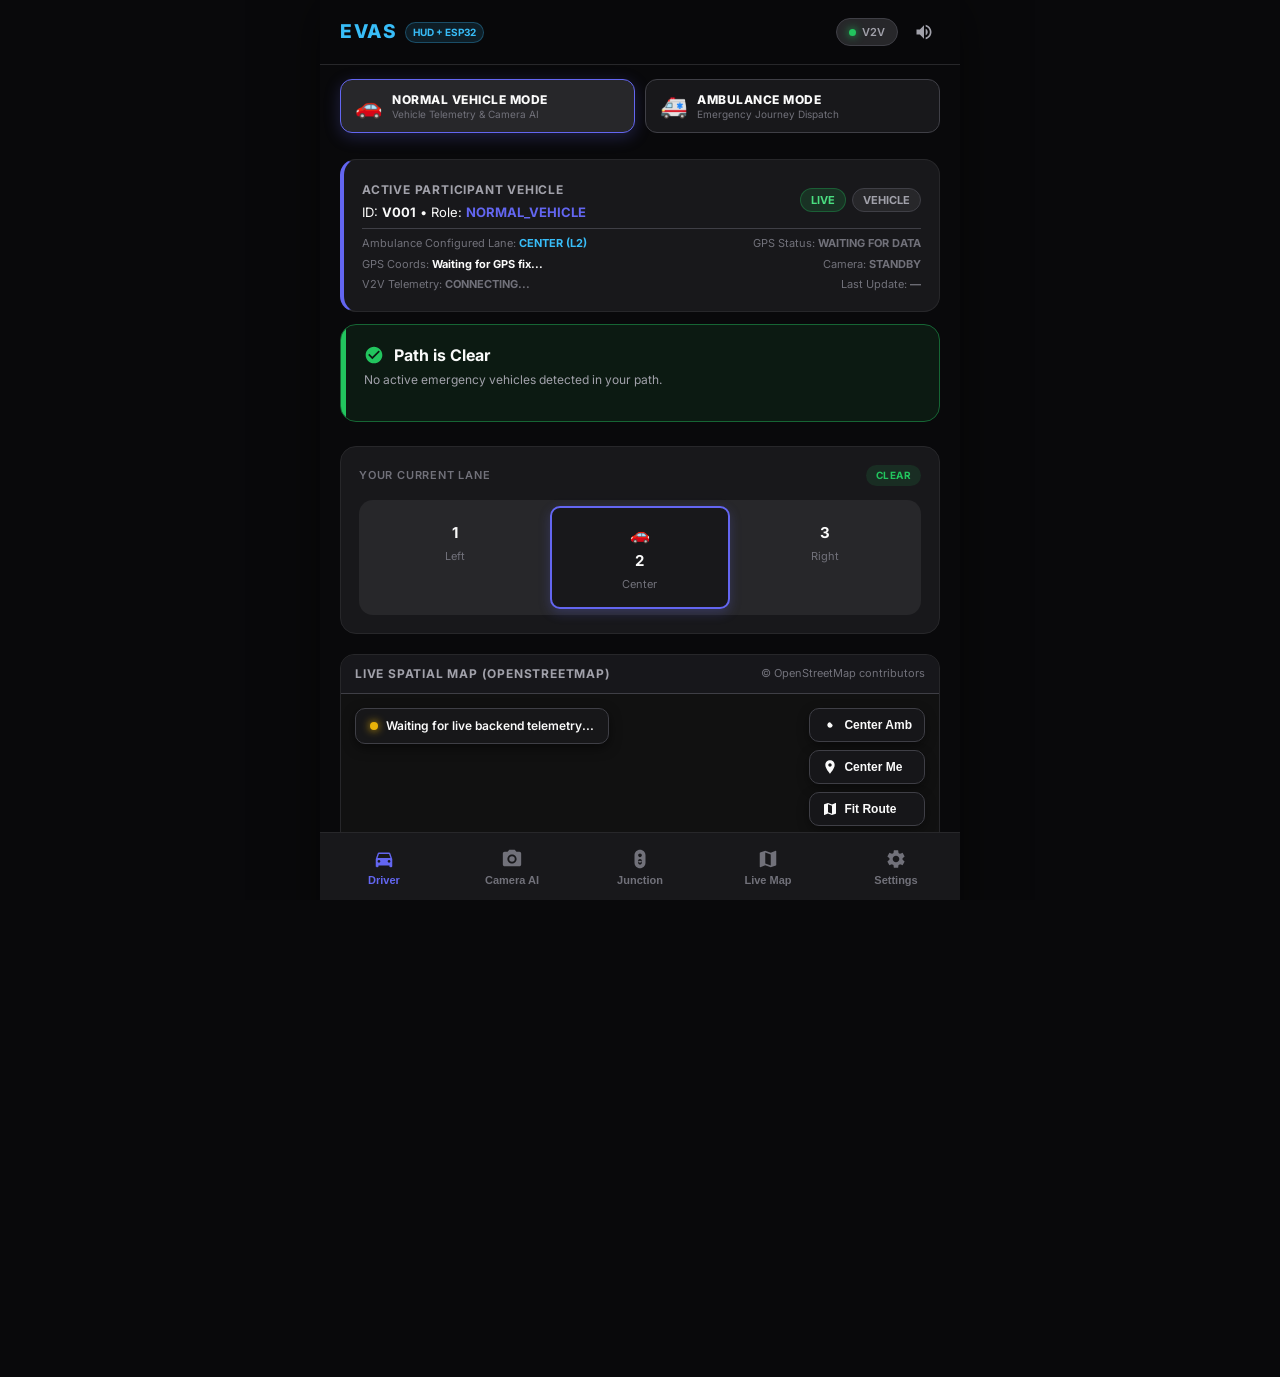
==== commit 93511e7b: "fast api" ====
--- a/frontend/index.html
+++ b/frontend/index.html
@@ -446,8 +446,10 @@
         <div class="camera-panel-wrapper">
           <!-- Video / Live Snapshot Box -->
           <div class="camera-preview-container">
+            <video id="phoneCameraVideo" playsinline autoplay muted style="display:none;"></video>
+            <canvas id="phoneCameraCanvas" style="display:none;"></canvas>
             <img id="cameraLiveFeed" class="camera-feed-img" src="/api/camera/preview" alt="Vehicle Camera Feed" />
-            <div class="camera-overlay-badge" id="cameraSourceBadge">PHYSICAL USB (0)</div>
+            <div class="camera-overlay-badge" id="cameraSourceBadge">PHONE REAR CAMERA</div>
             <div class="camera-fps-pill" id="cameraFpsPill">STILL PHOTO (5s)</div>
           </div>
 
@@ -493,41 +495,53 @@
           <!-- Camera Source Control Bar -->
           <div class="camera-source-toolbar card">
             <div class="source-toggle-group">
-              <button class="btn-source active" id="btnSourceUsb">Physical USB Camera (0)</button>
-              <button class="btn-source" id="btnSourceSim">Prerecorded Test Photo Mode</button>
+              <button class="btn-source active" id="btnSourcePhone">Smartphone Rear Camera (facingMode: environment)</button>
+              <button class="btn-source" id="btnSourceSim" style="display: none;">Prerecorded Test Photo Mode</button>
             </div>
           </div>
 
           <!-- Neural Model Telemetry Card -->
           <div class="card">
             <div class="card-header-row">
-              <span class="card-section-title">NEURAL ML INFERENCE TELEMETRY</span>
+              <span class="card-section-title">NEURAL ML & MAP-ASSISTED LANE TELEMETRY</span>
               <span class="badge-pill active" id="camModelBadge">PyTorch CNN</span>
             </div>
 
             <div class="cam-metrics-grid">
               <div class="metric-tile">
                 <div class="metric-caption">ESTIMATED LANE</div>
-                <div class="metric-strong" id="camLaneVal">CENTER</div>
+                <div class="metric-strong" id="camLaneVal">STANDBY</div>
               </div>
               <div class="metric-tile">
                 <div class="metric-caption">CONFIDENCE</div>
-                <div class="metric-strong" id="camConfVal">92%</div>
+                <div class="metric-strong" id="camConfVal">—</div>
+              </div>
+              <div class="metric-tile">
+                <div class="metric-caption">ROAD LANES (OSM)</div>
+                <div class="metric-strong" id="camTotalLanesVal">—</div>
+              </div>
+              <div class="metric-tile">
+                <div class="metric-caption">DATA SOURCE</div>
+                <div class="metric-strong" id="camSourceVal">STANDBY</div>
               </div>
               <div class="metric-tile">
                 <div class="metric-caption">LATERAL OFFSET</div>
-                <div class="metric-strong" id="camOffsetVal">+0.08 m</div>
+                <div class="metric-strong" id="camOffsetVal">—</div>
               </div>
               <div class="metric-tile">
                 <div class="metric-caption">INFERENCE LATENCY</div>
-                <div class="metric-strong" id="camLatencyVal">11.4 ms</div>
+                <div class="metric-strong" id="camLatencyVal">—</div>
               </div>
             </div>
 
             <div class="camera-info-footer">
               <div class="info-row">
                 <span>Capture Status:</span>
-                <strong id="camCaptureStatus">IDLE</strong>
+                <strong id="camCaptureStatus">CAMERA OFF</strong>
+              </div>
+              <div class="info-row">
+                <span>Matched OSM Road:</span>
+                <strong id="camRoadNameVal">—</strong>
               </div>
               <div class="info-row">
                 <span>Last Capture Timestamp:</span>
@@ -535,7 +549,7 @@
               </div>
               <div class="info-row">
                 <span>Illumination Condition:</span>
-                <strong id="camLightVal">NORMAL DAYLIGHT</strong>
+                <strong id="camLightVal">STANDBY</strong>
               </div>
               <div class="info-row">
                 <span>Evaluation Mode:</span>
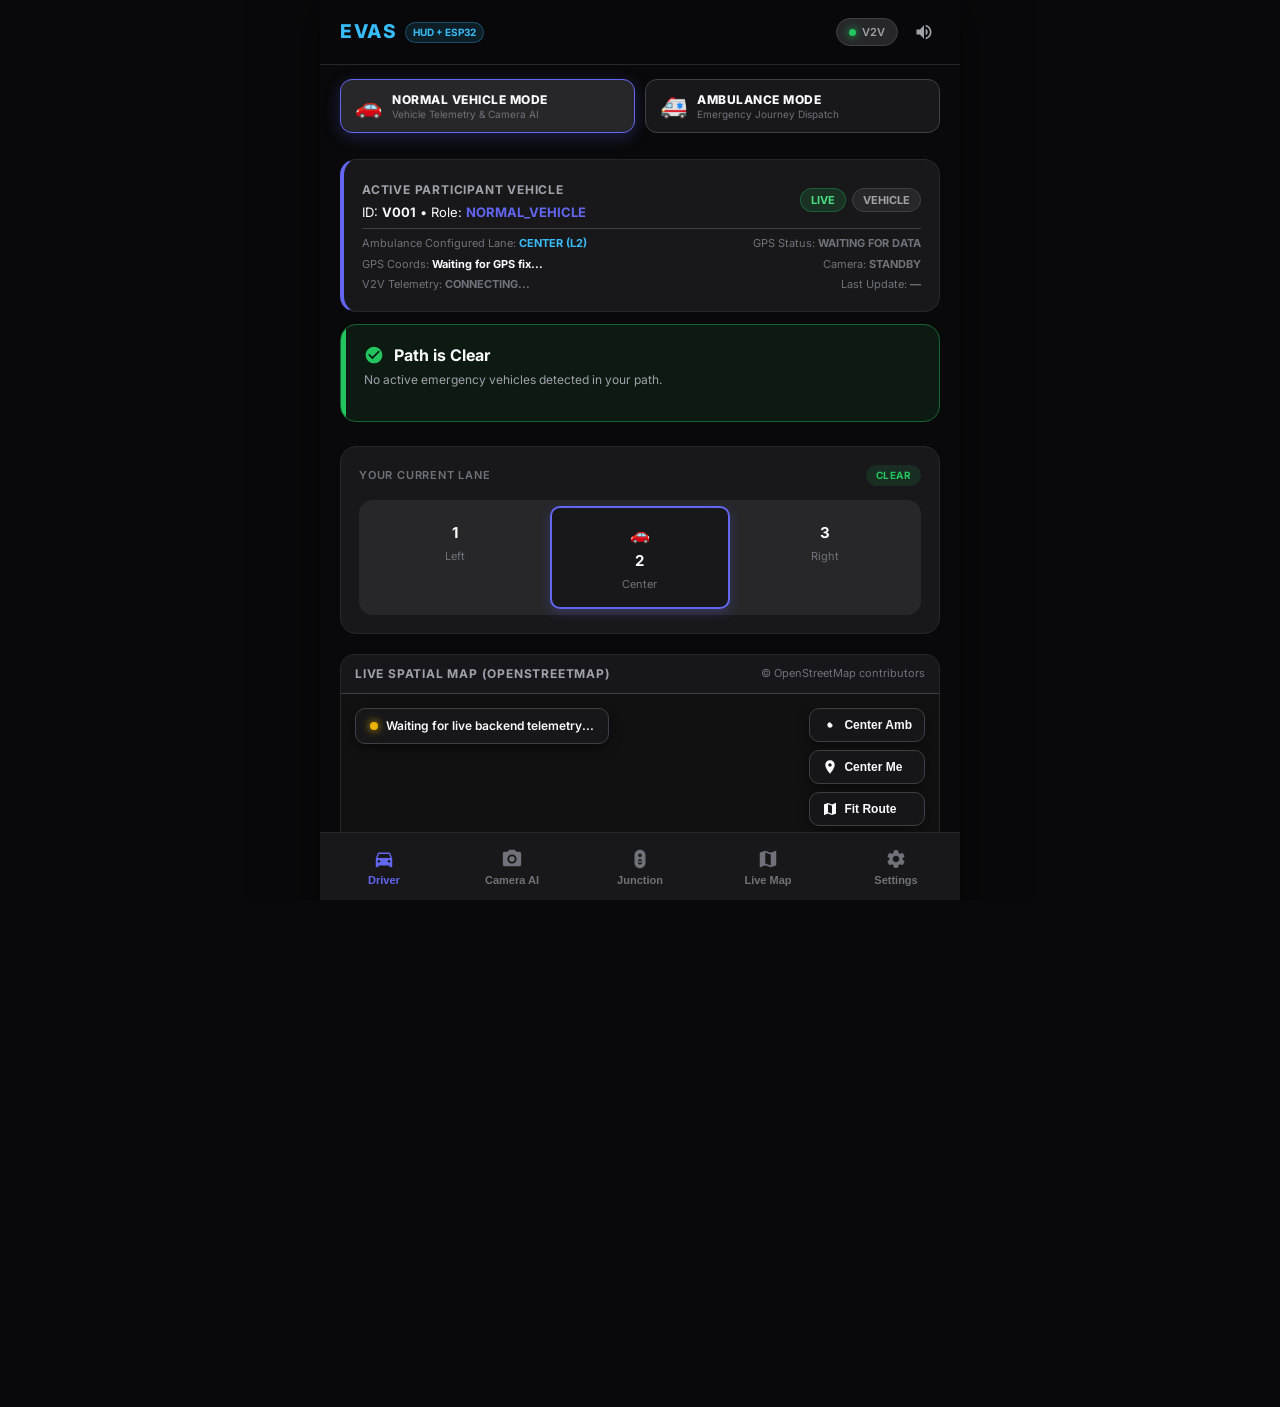
==== commit 983697d1: "fix(map): resolve mobile LAN Leaflet tile loading and rendering issues - Add compliant async backend" ====
--- a/frontend/index.html
+++ b/frontend/index.html
@@ -5,6 +5,7 @@
   <meta name="viewport" content="width=device-width, initial-scale=1.0, maximum-scale=1.0, user-scalable=no">
   <meta name="theme-color" content="#09090B">
   <meta name="description" content="Lane-Aware Intelligent Emergency Vehicle Alert & Adaptive Traffic Signal Clearance System">
+  <meta name="referrer" content="strict-origin-when-cross-origin">
   <title>Lane-Aware EVAS — Intelligent Emergency Vehicle Alert System</title>
 
   <!-- Google Fonts: Inter -->
@@ -13,7 +14,7 @@
   <link href="https://fonts.googleapis.com/css2?family=Inter:wght@400;500;600;700;800&display=swap" rel="stylesheet">
 
   <!-- Leaflet Interactive Map Engine & OpenStreetMap CSS -->
-  <link rel="stylesheet" href="vendor/leaflet.css">
+  <link rel="stylesheet" href="/frontend/vendor/leaflet.css">
   <link rel="stylesheet" href="app.css">
 </head>
 <body>
@@ -652,16 +653,16 @@
       <section id="screenSettings" class="screen-view">
         <div class="settings-section-title">MAP & ROUTING CONFIGURATION (OPENSTREETMAP + OSRM)</div>
         <div class="card">
-          <div style="font-size: 12px; color: var(--text-muted); margin-bottom: 12px;">
-            Interactive mapping is powered by <strong>Leaflet</strong>, <strong>OpenStreetMap</strong> raster tiles, and the <strong>OSRM</strong> road routing engine. No proprietary API key required.
+          <div style="font-size: 12px; color: var(--text-muted); margin-bottom: 12px; line-height: 1.5;">
+            Interactive mapping is powered by <strong>Leaflet</strong>, <strong>OpenStreetMap</strong> raster tiles, and the <strong>OSRM</strong> road routing engine. <strong>No proprietary API key required</strong> (OpenStreetMap is 100% open-source and free). Includes automatic LAN tile proxying and offline caching.
           </div>
           <div class="form-group">
-            <label class="form-label" for="settingsTileUrlInput">OpenStreetMap Tile Server URL</label>
-            <input type="text" id="settingsTileUrlInput" class="form-input" value="https://tile.openstreetmap.org/{z}/{x}/{y}.png">
+            <label class="form-label" for="settingsTileUrlInput">OpenStreetMap Tile Server URL (or LAN Proxy)</label>
+            <input type="text" id="settingsTileUrlInput" class="form-input" value="/api/map/tiles/{z}/{x}/{y}.png">
           </div>
           <div class="form-group">
-            <label class="form-label" for="settingsRoutingUrlInput">Routing Service Base URL (OSRM)</label>
-            <input type="text" id="settingsRoutingUrlInput" class="form-input" value="https://router.project-osrm.org">
+            <label class="form-label" for="settingsRoutingUrlInput">Routing Service Base URL (OSRM / Backend)</label>
+            <input type="text" id="settingsRoutingUrlInput" class="form-input" value="/api/journey/route">
           </div>
           <div style="font-size: 11px; color: var(--text-muted); margin-bottom: 10px;">
             Attribution: <strong style="color: var(--text-primary);">&copy; OpenStreetMap contributors</strong>
@@ -847,7 +848,7 @@
   </div>
 
   <!-- Leaflet Map Engine & Application Logic -->
-  <script src="vendor/leaflet.js"></script>
+  <script src="/frontend/vendor/leaflet.js"></script>
   <script src="app.js"></script>
 </body>
 </html>
--- a/frontend/app.css
+++ b/frontend/app.css
@@ -582,10 +582,29 @@
   min-height: 450px;
 }
 
-#map {
+#map, #ambulance-map, .map-container, #mapSharedWrapper {
   width: 100%;
   height: 100%;
+  min-height: 350px;
   background: #111;
+  position: relative;
+}
+
+#vehicleMapSlot, #ambulanceMapSlot {
+  width: 100%;
+  min-height: 350px;
+  position: relative;
+}
+
+@media (max-width: 768px) {
+  #vehicleMapSlot, #ambulanceMapSlot {
+    height: 50vh;
+    min-height: 350px;
+  }
+  .map-screen-wrapper {
+    height: calc(100vh - 140px);
+    min-height: 350px;
+  }
 }
 
 .map-telemetry-banner {
@@ -1390,6 +1409,10 @@
 
 /* Leaflet Dark Theme & Marker Styles */
 .leaflet-container {
+  width: 100% !important;
+  height: 100% !important;
+  min-height: 350px !important;
+  z-index: 1;
   background-color: #121214 !important;
   font-family: var(--font-family) !important;
 }
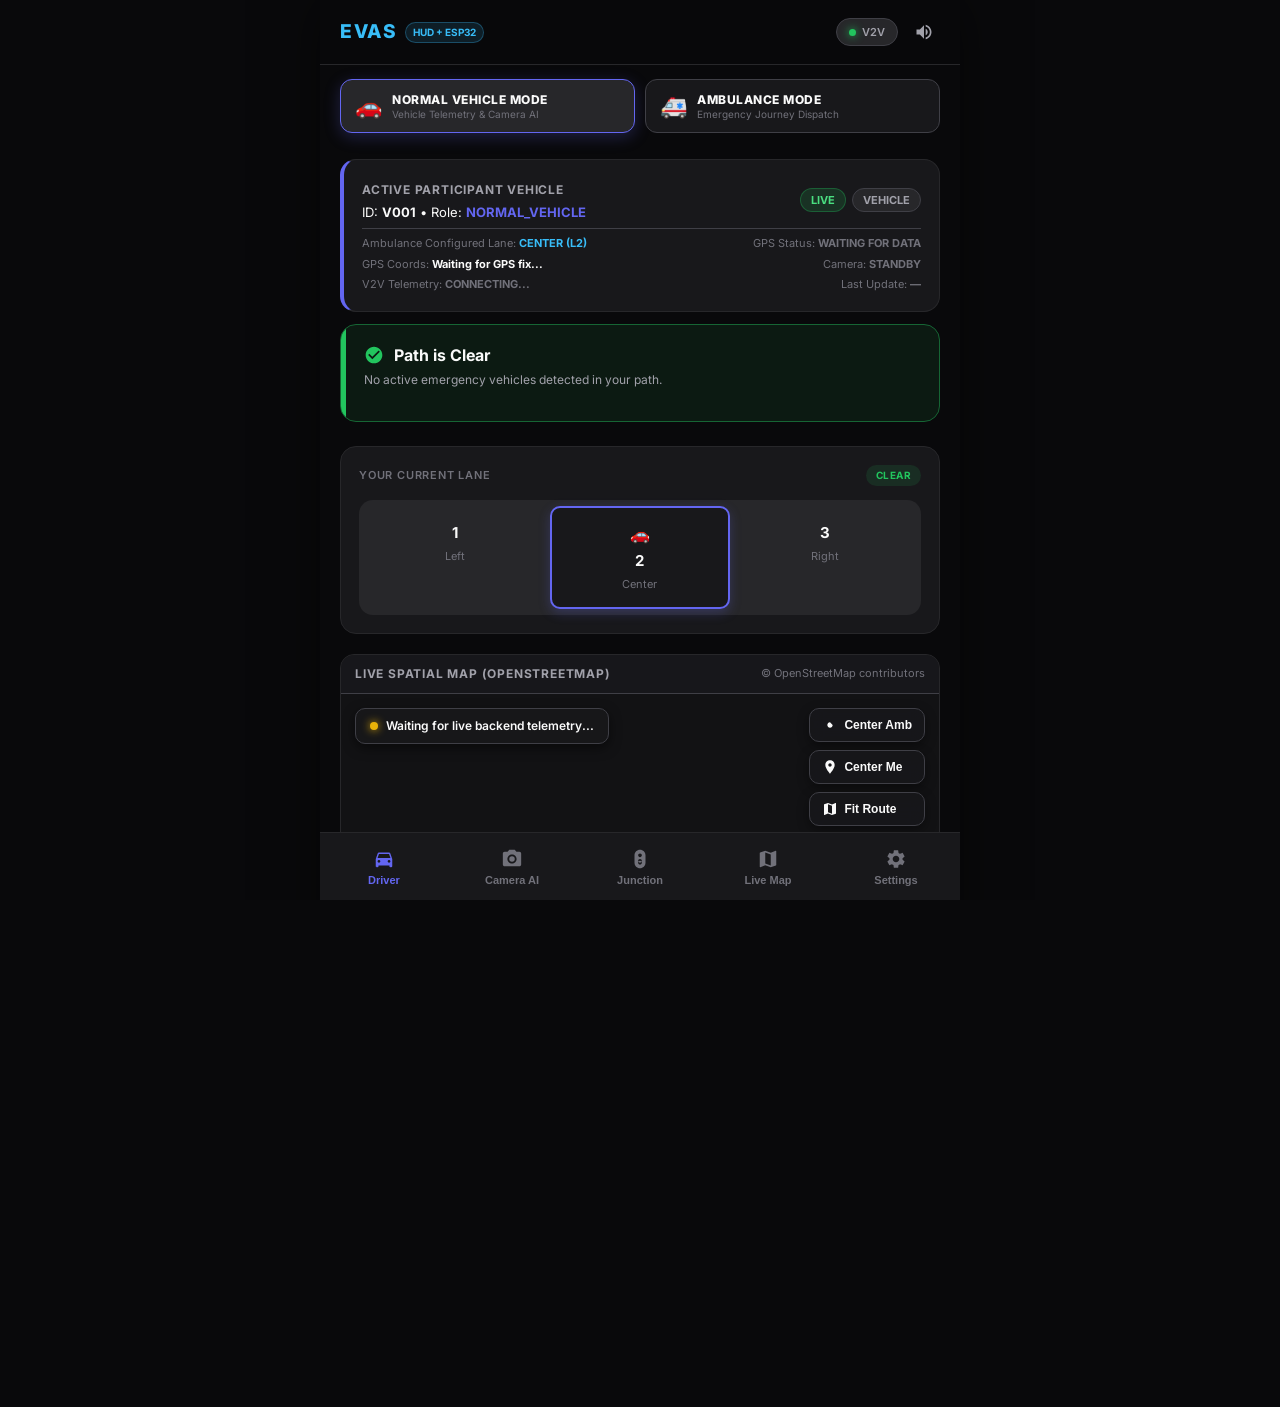
==== commit 668a8230: "fix(frontend): ensure map in Live Map section and HUD renders with non-zero dimensions and proper re" ====
--- a/frontend/index.html
+++ b/frontend/index.html
@@ -645,7 +645,7 @@
       <!-- 4. LIVE MAP SCREEN -->
       <section id="screenMap" class="screen-view">
         <div class="map-screen-wrapper">
-          <div id="tabMapSlot" style="height: 100%; width: 100%; position: relative;"></div>
+          <div id="tabMapSlot" style="width: 100%; height: 100%; min-height: 480px; flex: 1 1 auto; position: relative;"></div>
         </div>
       </section>
 
--- a/frontend/app.css
+++ b/frontend/app.css
@@ -579,31 +579,60 @@
   overflow: hidden;
   border: 1px solid var(--border);
   height: calc(100vh - 180px);
-  min-height: 450px;
-}
-
-#map, #ambulance-map, .map-container, #mapSharedWrapper {
+  min-height: 480px;
   width: 100%;
-  height: 100%;
-  min-height: 350px;
-  background: #111;
-  position: relative;
+  display: flex !important;
+  flex-direction: column !important;
+}
+
+#tabMapSlot {
+  width: 100% !important;
+  height: 100% !important;
+  min-height: 480px !important;
+  flex: 1 1 auto !important;
+  position: relative !important;
+  display: block !important;
 }
 
 #vehicleMapSlot, #ambulanceMapSlot {
-  width: 100%;
-  min-height: 350px;
-  position: relative;
+  width: 100% !important;
+  height: 350px !important;
+  min-height: 350px !important;
+  position: relative !important;
+  display: block !important;
+}
+
+#mapSharedWrapper {
+  width: 100% !important;
+  height: 100% !important;
+  min-height: 100% !important;
+  position: relative !important;
+  display: block !important;
+}
+
+#map, #ambulance-map, .map-container {
+  width: 100% !important;
+  height: 100% !important;
+  min-height: 350px !important;
+  background: #121214 !important;
+  position: relative !important;
+  display: block !important;
 }
 
 @media (max-width: 768px) {
-  #vehicleMapSlot, #ambulanceMapSlot {
-    height: 50vh;
-    min-height: 350px;
-  }
   .map-screen-wrapper {
     height: calc(100vh - 140px);
-    min-height: 350px;
+    min-height: 380px;
+  }
+  #tabMapSlot {
+    min-height: 380px !important;
+  }
+  #vehicleMapSlot, #ambulanceMapSlot {
+    height: 45vh !important;
+    min-height: 320px !important;
+  }
+  #mapSharedWrapper, #map {
+    min-height: 320px !important;
   }
 }
 
